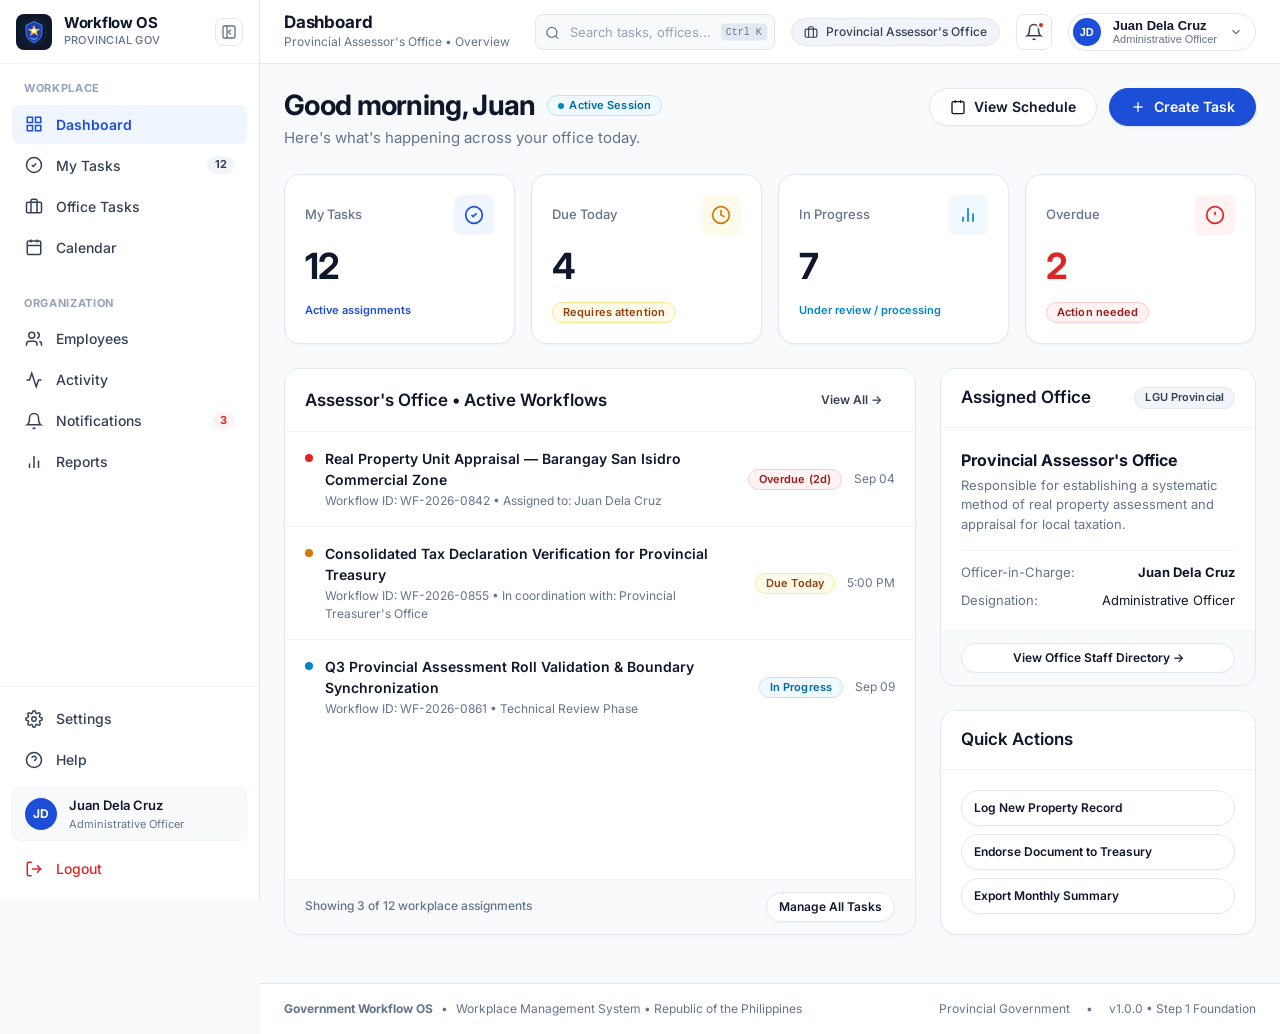
==== pages/dashboard.html @ ecb20a11 "Fix standalone browser rendering, add index.html/login.html, and add zero-dependency web server laun" ====
<!DOCTYPE html>
<html lang="en">
<head>
  <meta charset="UTF-8">
  <meta name="viewport" content="width=device-width, initial-scale=1.0">
  <title>Dashboard &bull; Government Workflow OS</title>
  
  <link rel="stylesheet" href="../assets/css/design-system.css">
  <link rel="stylesheet" href="../assets/css/layout.css">
  <link rel="stylesheet" href="../assets/css/components.css">
  <link rel="icon" type="image/svg+xml" href="../assets/images/logo.svg">
</head>
<body>

<div class="app-shell">
  <!-- Mobile Overlay Backdrop -->
  <div class="sidebar-backdrop" id="sidebar-backdrop"></div>

  <!-- Left Sidebar -->
  <aside class="app-sidebar" id="app-sidebar">
    <!-- Brand Header -->
    <div class="sidebar-header">
      <a href="dashboard.html" class="sidebar-brand" title="Government Workflow OS">
        <div class="brand-emblem">
          <img src="../assets/images/logo.svg" alt="Republic Emblem">
        </div>
        <div class="brand-info">
          <span class="brand-title">Workflow OS</span>
          <span class="brand-tagline">Provincial Gov</span>
        </div>
      </a>
      <button type="button" class="sidebar-collapse-btn" id="sidebar-collapse-btn" title="Toggle Sidebar">
        <svg width="16" height="16" viewBox="0 0 24 24" fill="none" stroke="currentColor" stroke-width="2" stroke-linecap="round" stroke-linejoin="round">
          <rect x="3" y="3" width="18" height="18" rx="2" ry="2"></rect>
          <line x1="9" y1="3" x2="9" y2="21"></line>
          <path d="m14 9-3 3 3 3"></path>
        </svg>
      </button>
    </div>

    <!-- Navigation Body -->
    <div class="sidebar-body">
      <div class="nav-group">
        <div class="nav-section-title">Workplace</div>
        <ul class="nav-list">
          <li class="nav-item">
            <a href="dashboard.html" class="nav-link active" title="Dashboard">
              <span class="nav-icon">
                <svg width="18" height="18" viewBox="0 0 24 24" fill="none" stroke="currentColor" stroke-width="2">
                  <rect x="3" y="3" width="7" height="7"></rect>
                  <rect x="14" y="3" width="7" height="7"></rect>
                  <rect x="14" y="14" width="7" height="7"></rect>
                  <rect x="3" y="14" width="7" height="7"></rect>
                </svg>
              </span>
              <span class="nav-label">Dashboard</span>
            </a>
          </li>

          <li class="nav-item">
            <a href="tasks.html" class="nav-link" title="My Tasks">
              <span class="nav-icon">
                <svg width="18" height="18" viewBox="0 0 24 24" fill="none" stroke="currentColor" stroke-width="2">
                  <path d="M12 22c5.523 0 10-4.477 10-10S17.523 2 12 2 2 6.477 2 12s4.477 10 10 10z"></path>
                  <path d="m9 12 2 2 4-4"></path>
                </svg>
              </span>
              <span class="nav-label">My Tasks</span>
              <span class="nav-pill-badge">12</span>
            </a>
          </li>

          <li class="nav-item">
            <a href="office-tasks.html" class="nav-link" title="Office Tasks">
              <span class="nav-icon">
                <svg width="18" height="18" viewBox="0 0 24 24" fill="none" stroke="currentColor" stroke-width="2">
                  <rect x="2" y="7" width="20" height="14" rx="2" ry="2"></rect>
                  <path d="M16 21V5a2 2 0 0 0-2-2h-4a2 2 0 0 0-2 2v16"></path>
                </svg>
              </span>
              <span class="nav-label">Office Tasks</span>
            </a>
          </li>

          <li class="nav-item">
            <a href="calendar.html" class="nav-link" title="Calendar">
              <span class="nav-icon">
                <svg width="18" height="18" viewBox="0 0 24 24" fill="none" stroke="currentColor" stroke-width="2">
                  <rect x="3" y="4" width="18" height="18" rx="2" ry="2"></rect>
                  <line x1="16" y1="2" x2="16" y2="6"></line>
                  <line x1="8" y1="2" x2="8" y2="6"></line>
                  <line x1="3" y1="10" x2="21" y2="10"></line>
                </svg>
              </span>
              <span class="nav-label">Calendar</span>
            </a>
          </li>
        </ul>
      </div>

      <div class="nav-group">
        <div class="nav-section-title">Organization</div>
        <ul class="nav-list">
          <li class="nav-item">
            <a href="employees.html" class="nav-link" title="Employees">
              <span class="nav-icon">
                <svg width="18" height="18" viewBox="0 0 24 24" fill="none" stroke="currentColor" stroke-width="2">
                  <path d="M16 21v-2a4 4 0 0 0-4-4H6a4 4 0 0 0-4 4v2"></path>
                  <circle cx="9" cy="7" r="4"></circle>
                  <path d="M22 21v-2a4 4 0 0 0-3-3.87"></path>
                  <path d="M16 3.13a4 4 0 0 1 0 7.75"></path>
                </svg>
              </span>
              <span class="nav-label">Employees</span>
            </a>
          </li>

          <li class="nav-item">
            <a href="activity.html" class="nav-link" title="Activity">
              <span class="nav-icon">
                <svg width="18" height="18" viewBox="0 0 24 24" fill="none" stroke="currentColor" stroke-width="2">
                  <polyline points="22 12 18 12 15 21 9 3 6 12 2 12"></polyline>
                </svg>
              </span>
              <span class="nav-label">Activity</span>
            </a>
          </li>

          <li class="nav-item">
            <a href="notifications.html" class="nav-link" title="Notifications">
              <span class="nav-icon">
                <svg width="18" height="18" viewBox="0 0 24 24" fill="none" stroke="currentColor" stroke-width="2">
                  <path d="M18 8A6 6 0 0 0 6 8c0 7-3 9-3 9h18s-3-2-3-9"></path>
                  <path d="M13.73 21a2 2 0 0 1-3.46 0"></path>
                </svg>
              </span>
              <span class="nav-label">Notifications</span>
              <span class="nav-pill-badge" style="background-color: var(--color-danger-bg); color: var(--color-danger);">3</span>
            </a>
          </li>

          <li class="nav-item">
            <a href="reports.html" class="nav-link" title="Reports">
              <span class="nav-icon">
                <svg width="18" height="18" viewBox="0 0 24 24" fill="none" stroke="currentColor" stroke-width="2">
                  <line x1="18" y1="20" x2="18" y2="10"></line>
                  <line x1="12" y1="20" x2="12" y2="4"></line>
                  <line x1="6" y1="20" x2="6" y2="14"></line>
                </svg>
              </span>
              <span class="nav-label">Reports</span>
            </a>
          </li>
        </ul>
      </div>
    </div>

    <!-- Sidebar Bottom Footer -->
    <div class="sidebar-footer">
      <ul class="nav-list">
        <li class="nav-item">
          <a href="settings.html" class="nav-link" title="Settings">
            <span class="nav-icon">
              <svg width="18" height="18" viewBox="0 0 24 24" fill="none" stroke="currentColor" stroke-width="2">
                <circle cx="12" cy="12" r="3"></circle>
                <path d="M19.4 15a1.65 1.65 0 0 0 .33 1.82l.06.06a2 2 0 0 1 0 2.83 2 2 0 0 1-2.83 0l-.06-.06a1.65 1.65 0 0 0-1.82-.33 1.65 1.65 0 0 0-1 1.51V21a2 2 0 0 1-2 2 2 2 0 0 1-2-2v-.09A1.65 1.65 0 0 0 9 19.4a1.65 1.65 0 0 0-1.82.33l-.06.06a2 2 0 0 1-2.83 0 2 2 0 0 1 0-2.83l.06-.06a1.65 1.65 0 0 0 .33-1.82 1.65 1.65 0 0 0-1.51-1H3a2 2 0 0 1-2-2 2 2 0 0 1 2-2h.09A1.65 1.65 0 0 0 4.6 9a1.65 1.65 0 0 0-.33-1.82l-.06-.06a2 2 0 0 1 0-2.83 2 2 0 0 1 2.83 0l.06.06a1.65 1.65 0 0 0 1.82.33H9a1.65 1.65 0 0 0 1-1.51V3a2 2 0 0 1 2-2 2 2 0 0 1 2 2v.09a1.65 1.65 0 0 0 1 1.51 1.65 1.65 0 0 0 1.82-.33l.06-.06a2 2 0 0 1 2.83 0 2 2 0 0 1 0 2.83l-.06.06a1.65 1.65 0 0 0-.33 1.82V9a1.65 1.65 0 0 0 1.51 1H21a2 2 0 0 1 2 2 2 2 0 0 1-2 2h-.09a1.65 1.65 0 0 0-1.51 1z"></path>
              </svg>
            </span>
            <span class="nav-label">Settings</span>
          </a>
        </li>
        <li class="nav-item">
          <a href="help.html" class="nav-link" title="Help">
            <span class="nav-icon">
              <svg width="18" height="18" viewBox="0 0 24 24" fill="none" stroke="currentColor" stroke-width="2">
                <circle cx="12" cy="12" r="10"></circle>
                <path d="M9.09 9a3 3 0 0 1 5.83 1c0 2-3 3-3 3"></path>
                <line x1="12" y1="17" x2="12.01" y2="17"></line>
              </svg>
            </span>
            <span class="nav-label">Help</span>
          </a>
        </li>
      </ul>

      <a href="settings.html" class="sidebar-user-card" title="Account Settings">
        <div class="user-avatar-initials">JD</div>
        <div class="user-meta-compact">
          <span class="user-name-compact">Juan Dela Cruz</span>
          <span class="user-role-compact">Administrative Officer</span>
        </div>
      </a>

      <a href="../login.html?logged_out=1" class="nav-link text-danger" title="Sign out" style="color: var(--color-danger);" onclick="AuthService.logout()">
        <span class="nav-icon">
          <svg width="18" height="18" viewBox="0 0 24 24" fill="none" stroke="currentColor" stroke-width="2">
            <path d="M9 21H5a2 2 0 0 1-2-2V5a2 2 0 0 1 2-2h4"></path>
            <polyline points="16 17 21 12 16 7"></polyline>
            <line x1="21" y1="12" x2="9" y2="12"></line>
          </svg>
        </span>
        <span class="nav-label">Logout</span>
      </a>
    </div>
  </aside>

  <!-- Main Content Area -->
  <div class="app-main">
    <header class="app-header">
      <div class="header-left">
        <button type="button" class="mobile-nav-toggle" id="mobile-nav-toggle" aria-label="Open Navigation">
          <svg width="20" height="20" viewBox="0 0 24 24" fill="none" stroke="currentColor" stroke-width="2">
            <line x1="3" y1="12" x2="21" y2="12"></line>
            <line x1="3" y1="6" x2="21" y2="6"></line>
            <line x1="3" y1="18" x2="21" y2="18"></line>
          </svg>
        </button>

        <div class="header-page-title-group">
          <h1 class="header-page-title">Dashboard</h1>
          <span class="header-breadcrumbs">Provincial Assessor's Office &bull; Overview</span>
        </div>
      </div>

      <div class="header-right">
        <div class="header-search-box">
          <span class="header-search-icon">
            <svg width="15" height="15" viewBox="0 0 24 24" fill="none" stroke="currentColor" stroke-width="2">
              <circle cx="11" cy="11" r="8"></circle>
              <line x1="21" y1="21" x2="16.65" y2="16.65"></line>
            </svg>
          </span>
          <input type="text" class="header-search-input" id="header-search-input" placeholder="Search tasks, offices..." autocomplete="off">
          <span class="search-shortcut-badge">Ctrl K</span>
        </div>

        <div class="header-office-pill">
          <svg width="14" height="14" viewBox="0 0 24 24" fill="none" stroke="currentColor" stroke-width="2">
            <rect x="2" y="7" width="20" height="14" rx="2" ry="2"></rect>
            <path d="M16 21V5a2 2 0 0 0-2-2h-4a2 2 0 0 0-2 2v16"></path>
          </svg>
          <span>Provincial Assessor's Office</span>
        </div>

        <!-- Notifications Dropdown -->
        <div class="dropdown">
          <button type="button" class="header-icon-btn" data-dropdown-trigger="notifications-menu" title="Notifications">
            <svg width="18" height="18" viewBox="0 0 24 24" fill="none" stroke="currentColor" stroke-width="2">
              <path d="M18 8A6 6 0 0 0 6 8c0 7-3 9-3 9h18s-3-2-3-9"></path>
              <path d="M13.73 21a2 2 0 0 1-3.46 0"></path>
            </svg>
            <span class="unread-notification-dot"></span>
          </button>

          <div class="dropdown-menu notifications-dropdown" id="notifications-menu">
            <div class="dropdown-header" style="display: flex; justify-content: space-between; align-items: center;">
              <span>NOTIFICATIONS (3)</span>
              <a href="notifications.html" style="font-size: 0.6875rem;">View all</a>
            </div>
            <div class="dropdown-divider"></div>
            
            <a href="tasks.html" class="notif-item unread">
              <div class="notif-icon">
                <svg width="14" height="14" viewBox="0 0 24 24" fill="none" stroke="currentColor" stroke-width="2">
                  <circle cx="12" cy="12" r="10"></circle>
                  <polyline points="12 6 12 12 16 14"></polyline>
                </svg>
              </div>
              <div>
                <div class="notif-text"><strong>Assessor's Q3 Real Property Tax Appraisal</strong> due today at 5:00 PM.</div>
                <div class="notif-time">20 minutes ago</div>
              </div>
            </a>

            <div class="dropdown-divider"></div>
            <a href="notifications.html" class="dropdown-item" style="justify-content: center; font-weight: 600; color: var(--color-primary);">
              Go to Notification Center &rarr;
            </a>
          </div>
        </div>

        <!-- User Profile Dropdown -->
        <div class="dropdown">
          <button type="button" class="header-user-btn" data-dropdown-trigger="user-profile-menu">
            <div class="user-avatar-sm">JD</div>
            <div class="user-meta-header" style="text-align: left;">
              <div class="user-name-header">Juan Dela Cruz</div>
              <div class="user-role-header">Administrative Officer</div>
            </div>
            <svg width="14" height="14" viewBox="0 0 24 24" fill="none" stroke="currentColor" stroke-width="2" style="color: var(--color-ink-muted);">
              <polyline points="6 9 12 15 18 9"></polyline>
            </svg>
          </button>

          <div class="dropdown-menu" id="user-profile-menu">
            <div class="dropdown-header">
              Signed in as<br>
              <strong style="color: var(--color-ink-primary);">juan.delacruz@pgov.ph</strong>
            </div>
            <div class="dropdown-divider"></div>
            
            <a href="settings.html" class="dropdown-item">
              <span>My Profile &amp; Account</span>
            </a>
            <a href="help.html" class="dropdown-item">
              <span>User Manual &amp; Help Desk</span>
            </a>
            <div class="dropdown-divider"></div>
            <a href="../login.html?logged_out=1" class="dropdown-item danger-item" onclick="AuthService.logout()">
              <span>Sign Out</span>
            </a>
          </div>
        </div>
      </div>
    </header>

    <main class="app-content">
      <!-- Greeting Hero -->
      <div style="margin-bottom: var(--space-6); display: flex; align-items: flex-start; justify-content: space-between; flex-wrap: wrap; gap: var(--space-4);">
        <div>
          <div style="display: flex; align-items: center; gap: var(--space-3); margin-bottom: var(--space-1);">
            <h2 class="typography-display" id="greeting-text">Good morning, Juan</h2>
            <span class="badge badge-info">
              <span class="badge-dot"></span> Active Session
            </span>
          </div>
          <p class="typography-subtitle" style="font-size: 0.9375rem;">
            Here's what's happening across your office today.
          </p>
        </div>

        <div style="display: flex; align-items: center; gap: var(--space-3);">
          <a href="calendar.html" class="btn btn-secondary">
            <svg width="16" height="16" viewBox="0 0 24 24" fill="none" stroke="currentColor" stroke-width="2">
              <rect x="3" y="4" width="18" height="18" rx="2" ry="2"></rect>
              <line x1="16" y1="2" x2="16" y2="6"></line>
              <line x1="8" y1="2" x2="8" y2="6"></line>
            </svg>
            <span>View Schedule</span>
          </a>
          <a href="tasks.html" class="btn btn-primary">
            <svg width="16" height="16" viewBox="0 0 24 24" fill="none" stroke="currentColor" stroke-width="2">
              <line x1="12" y1="5" x2="12" y2="19"></line>
              <line x1="5" y1="12" x2="19" y2="12"></line>
            </svg>
            <span>Create Task</span>
          </a>
        </div>
      </div>

      <!-- Four Foundational Summary Cards -->
      <div class="stat-card-grid">
        <div class="stat-card">
          <div class="stat-card-top">
            <span class="stat-card-label">My Tasks</span>
            <div class="stat-card-icon-container stat-card-icon-primary">
              <svg width="20" height="20" viewBox="0 0 24 24" fill="none" stroke="currentColor" stroke-width="2">
                <path d="M12 22c5.523 0 10-4.477 10-10S17.523 2 12 2 2 6.477 2 12s4.477 10 10 10z"></path>
                <path d="m9 12 2 2 4-4"></path>
              </svg>
            </div>
          </div>
          <div class="stat-card-value">12</div>
          <div class="stat-card-trend text-primary">
            <span>Active assignments</span>
          </div>
        </div>

        <div class="stat-card">
          <div class="stat-card-top">
            <span class="stat-card-label">Due Today</span>
            <div class="stat-card-icon-container stat-card-icon-warning">
              <svg width="20" height="20" viewBox="0 0 24 24" fill="none" stroke="currentColor" stroke-width="2">
                <circle cx="12" cy="12" r="10"></circle>
                <polyline points="12 6 12 12 16 14"></polyline>
              </svg>
            </div>
          </div>
          <div class="stat-card-value">4</div>
          <div class="stat-card-trend text-warning">
            <span class="badge badge-warning" style="font-size: 0.6875rem;">Requires attention</span>
          </div>
        </div>

        <div class="stat-card">
          <div class="stat-card-top">
            <span class="stat-card-label">In Progress</span>
            <div class="stat-card-icon-container stat-card-icon-info">
              <svg width="20" height="20" viewBox="0 0 24 24" fill="none" stroke="currentColor" stroke-width="2">
                <line x1="18" y1="20" x2="18" y2="10"></line>
                <line x1="12" y1="20" x2="12" y2="4"></line>
                <line x1="6" y1="20" x2="6" y2="14"></line>
              </svg>
            </div>
          </div>
          <div class="stat-card-value">7</div>
          <div class="stat-card-trend" style="color: var(--color-info);">
            <span>Under review / processing</span>
          </div>
        </div>

        <div class="stat-card">
          <div class="stat-card-top">
            <span class="stat-card-label">Overdue</span>
            <div class="stat-card-icon-container stat-card-icon-danger">
              <svg width="20" height="20" viewBox="0 0 24 24" fill="none" stroke="currentColor" stroke-width="2">
                <circle cx="12" cy="12" r="10"></circle>
                <line x1="12" y1="8" x2="12" y2="12"></line>
                <line x1="12" y1="16" x2="12.01" y2="16"></line>
              </svg>
            </div>
          </div>
          <div class="stat-card-value" style="color: var(--color-danger);">2</div>
          <div class="stat-card-trend text-danger">
            <span class="badge badge-danger" style="font-size: 0.6875rem;">Action needed</span>
          </div>
        </div>
      </div>

      <!-- Workplace Content Grid -->
      <div style="display: grid; grid-template-columns: 2fr 1fr; gap: var(--space-6); margin-bottom: var(--space-6);">
        <div class="card">
          <div class="card-header">
            <div class="card-header-title">
              <span>Assessor's Office &bull; Active Workflows</span>
            </div>
            <div class="card-header-actions">
              <a href="tasks.html" class="btn btn-ghost btn-sm">View All &rarr;</a>
            </div>
          </div>
          
          <div class="card-body" style="padding: 0;">
            <div style="display: flex; flex-direction: column;">
              <div style="display: flex; align-items: center; justify-content: space-between; padding: var(--space-4) var(--space-5); border-bottom: 1px solid var(--color-border-subtle); gap: var(--space-4);">
                <div style="display: flex; align-items: flex-start; gap: var(--space-3);">
                  <div style="width: 8px; height: 8px; border-radius: 50%; background-color: var(--color-danger); margin-top: 6px; flex-shrink: 0;"></div>
                  <div>
                    <div style="font-weight: 600; font-size: 0.875rem; color: var(--color-ink-primary);">
                      Real Property Unit Appraisal — Barangay San Isidro Commercial Zone
                    </div>
                    <div style="font-size: 0.75rem; color: var(--color-ink-muted); margin-top: 2px;">
                      Workflow ID: WF-2026-0842 &bull; Assigned to: Juan Dela Cruz
                    </div>
                  </div>
                </div>
                <div style="display: flex; align-items: center; gap: var(--space-3); flex-shrink: 0;">
                  <span class="badge badge-danger">Overdue (2d)</span>
                  <span style="font-size: 0.75rem; color: var(--color-ink-muted);">Sep 04</span>
                </div>
              </div>

              <div style="display: flex; align-items: center; justify-content: space-between; padding: var(--space-4) var(--space-5); border-bottom: 1px solid var(--color-border-subtle); gap: var(--space-4);">
                <div style="display: flex; align-items: flex-start; gap: var(--space-3);">
                  <div style="width: 8px; height: 8px; border-radius: 50%; background-color: var(--color-warning); margin-top: 6px; flex-shrink: 0;"></div>
                  <div>
                    <div style="font-weight: 600; font-size: 0.875rem; color: var(--color-ink-primary);">
                      Consolidated Tax Declaration Verification for Provincial Treasury
                    </div>
                    <div style="font-size: 0.75rem; color: var(--color-ink-muted); margin-top: 2px;">
                      Workflow ID: WF-2026-0855 &bull; In coordination with: Provincial Treasurer's Office
                    </div>
                  </div>
                </div>
                <div style="display: flex; align-items: center; gap: var(--space-3); flex-shrink: 0;">
                  <span class="badge badge-warning">Due Today</span>
                  <span style="font-size: 0.75rem; color: var(--color-ink-muted);">5:00 PM</span>
                </div>
              </div>

              <div style="display: flex; align-items: center; justify-content: space-between; padding: var(--space-4) var(--space-5); gap: var(--space-4);">
                <div style="display: flex; align-items: flex-start; gap: var(--space-3);">
                  <div style="width: 8px; height: 8px; border-radius: 50%; background-color: var(--color-info); margin-top: 6px; flex-shrink: 0;"></div>
                  <div>
                    <div style="font-weight: 600; font-size: 0.875rem; color: var(--color-ink-primary);">
                      Q3 Provincial Assessment Roll Validation &amp; Boundary Synchronization
                    </div>
                    <div style="font-size: 0.75rem; color: var(--color-ink-muted); margin-top: 2px;">
                      Workflow ID: WF-2026-0861 &bull; Technical Review Phase
                    </div>
                  </div>
                </div>
                <div style="display: flex; align-items: center; gap: var(--space-3); flex-shrink: 0;">
                  <span class="badge badge-info">In Progress</span>
                  <span style="font-size: 0.75rem; color: var(--color-ink-muted);">Sep 09</span>
                </div>
              </div>
            </div>
          </div>

          <div class="card-footer">
            <span class="typography-caption">Showing 3 of 12 workplace assignments</span>
            <a href="tasks.html" class="btn btn-secondary btn-sm">Manage All Tasks</a>
          </div>
        </div>

        <!-- Right Side Cards -->
        <div style="display: flex; flex-direction: column; gap: var(--space-6);">
          <div class="card">
            <div class="card-header">
              <div class="card-header-title">
                <span>Assigned Office</span>
              </div>
              <span class="badge badge-neutral">LGU Provincial</span>
            </div>
            <div class="card-body">
              <div style="font-weight: 700; font-size: 1rem; color: var(--color-ink-primary); margin-bottom: 4px;">
                Provincial Assessor's Office
              </div>
              <div style="font-size: 0.8125rem; color: var(--color-ink-muted); line-height: 1.5; margin-bottom: var(--space-4);">
                Responsible for establishing a systematic method of real property assessment and appraisal for local taxation.
              </div>
              <div style="border-top: 1px solid var(--color-border-subtle); padding-top: var(--space-3); display: flex; flex-direction: column; gap: 8px; font-size: 0.8125rem;">
                <div style="display: flex; justify-content: space-between;">
                  <span class="text-muted">Officer-in-Charge:</span>
                  <strong>Juan Dela Cruz</strong>
                </div>
                <div style="display: flex; justify-content: space-between;">
                  <span class="text-muted">Designation:</span>
                  <span>Administrative Officer</span>
                </div>
              </div>
            </div>
            <div class="card-footer">
              <a href="employees.html" class="btn btn-secondary btn-sm" style="width: 100%;">
                View Office Staff Directory &rarr;
              </a>
            </div>
          </div>

          <div class="card">
            <div class="card-header">
              <div class="card-header-title">
                <span>Quick Actions</span>
              </div>
            </div>
            <div class="card-body" style="display: flex; flex-direction: column; gap: var(--space-2);">
              <a href="tasks.html" class="btn btn-secondary btn-sm" style="justify-content: flex-start; height: 36px;">
                <span>Log New Property Record</span>
              </a>
              <a href="office-tasks.html" class="btn btn-secondary btn-sm" style="justify-content: flex-start; height: 36px;">
                <span>Endorse Document to Treasury</span>
              </a>
              <a href="reports.html" class="btn btn-secondary btn-sm" style="justify-content: flex-start; height: 36px;">
                <span>Export Monthly Summary</span>
              </a>
            </div>
          </div>
        </div>
      </div>
    </main>

    <footer class="app-footer">
      <div class="footer-left">
        <strong>Government Workflow OS</strong>
        <span>&bull;</span>
        <span>Workplace Management System &bull; Republic of the Philippines</span>
      </div>
      <div class="footer-right">
        <span>Provincial Government</span>
        <span>&bull;</span>
        <span>v1.0.0 &bull; Step 1 Foundation</span>
      </div>
    </footer>
  </div>
</div>

<script src="../assets/js/app.js"></script>
<script src="../assets/js/auth.js"></script>
<script>
  document.addEventListener('DOMContentLoaded', () => {
    // Dynamic greeting based on current time
    const hour = new Date().getHours();
    let timeGreeting = 'Good morning';
    if (hour >= 12 && hour < 18) {
      timeGreeting = 'Good afternoon';
    } else if (hour >= 18) {
      timeGreeting = 'Good evening';
    }
    const greetingEl = document.getElementById('greeting-text');
    if (greetingEl) {
      greetingEl.textContent = `${timeGreeting}, Juan`;
    }
  });
</script>

</body>
</html>
---- assets/css/design-system.css ----
/* ============================================================
   GOVERNMENT WORKFLOW OS — DESIGN SYSTEM TOKENS
   Strict hierarchy based on DESIGN.md adapted for Government Workplace
   ============================================================ */

@import url('https://fonts.googleapis.com/css2?family=Inter:wght@300;400;500;600;700&display=swap');

:root {
  /* Canvas & Surfaces */
  --color-canvas: #ffffff;
  --color-canvas-subtle: #f8fafc;
  --color-canvas-muted: #f1f5f9;
  --color-card: #ffffff;
  --color-card-hover: #fcfdfe;

  /* Borders & Dividers */
  --color-border-subtle: #f1f5f9;
  --color-border: #e2e8f0;
  --color-border-strong: #cbd5e1;

  /* Typography / Ink */
  --color-ink-primary: #0f172a;
  --color-ink-secondary: #334155;
  --color-ink-muted: #64748b;
  --color-ink-faint: #94a3b8;
  --color-on-dark: #ffffff;

  /* Primary Brand / Executive Government Blue */
  --color-primary: #1d4ed8;
  --color-primary-hover: #1e40af;
  --color-primary-active: #172554;
  --color-primary-light: #eff6ff;
  --color-primary-border: #bfdbfe;
  --color-on-primary: #ffffff;

  /* Status Colors */
  --color-success: #059669;
  --color-success-bg: #ecfdf5;
  --color-success-border: #a7f3d0;
  --color-success-text: #065f46;

  --color-warning: #d97706;
  --color-warning-bg: #fffbeb;
  --color-warning-border: #fde68a;
  --color-warning-text: #92400e;

  --color-danger: #dc2626;
  --color-danger-bg: #fef2f2;
  --color-danger-border: #fecaca;
  --color-danger-text: #991b1b;

  --color-info: #0284c7;
  --color-info-bg: #f0f9ff;
  --color-info-border: #bae6fd;
  --color-info-text: #0369a1;

  /* Typography Hierarchy */
  --font-sans: 'Inter', -apple-system, BlinkMacSystemFont, "Segoe UI", Roboto, "Helvetica Neue", Arial, sans-serif;
  --font-mono: ui-monospace, SFMono-Regular, Menlo, Monaco, Consolas, "Liberation Mono", monospace;

  --text-display: 1.75rem;    /* 28px */
  --text-heading: 1.375rem;   /* 22px */
  --text-card-title: 1.0625rem;/* 17px */
  --text-subtitle: 0.875rem;  /* 14px */
  --text-body: 0.875rem;      /* 14px */
  --text-caption: 0.75rem;    /* 12px */
  --text-btn: 0.875rem;       /* 14px */

  --font-weight-regular: 400;
  --font-weight-medium: 500;
  --font-weight-semibold: 600;
  --font-weight-bold: 700;

  /* Spacing System (4px base, 8px rhythm) */
  --space-1: 4px;
  --space-2: 8px;
  --space-3: 12px;
  --space-4: 16px;
  --space-5: 20px;
  --space-6: 24px;
  --space-8: 32px;
  --space-10: 40px;
  --space-12: 48px;
  --space-16: 64px;

  /* Geometric Radius System */
  --radius-xs: 4px;
  --radius-sm: 8px;     /* Form inputs, select dropdowns */
  --radius-md: 16px;    /* Workplace cards, modals */
  --radius-lg: 24px;    /* Large containers, page surfaces */
  --radius-full: 9999px;/* Stadium pills: buttons, badges, avatars */

  /* Elevation Shadows */
  --shadow-xs: 0 1px 2px 0 rgba(15, 23, 42, 0.03);
  --shadow-sm: 0 1px 3px 0 rgba(15, 23, 42, 0.06), 0 1px 2px -1px rgba(15, 23, 42, 0.04);
  --shadow-md: 0 4px 6px -1px rgba(15, 23, 42, 0.07), 0 2px 4px -2px rgba(15, 23, 42, 0.04);
  --shadow-lg: 0 10px 15px -3px rgba(15, 23, 42, 0.08), 0 4px 6px -4px rgba(15, 23, 42, 0.03);

  /* Focus Ring */
  --focus-ring: 0 0 0 3px rgba(29, 78, 216, 0.18);
  --focus-ring-danger: 0 0 0 3px rgba(220, 38, 38, 0.18);

  /* Layout Measurements */
  --sidebar-width: 260px;
  --sidebar-collapsed-width: 72px;
  --header-height: 64px;
  --transition-speed: 0.2s;
}

/* Base Reset & Box Sizing */
*, *::before, *::after {
  box-sizing: border-box;
  margin: 0;
  padding: 0;
}

html {
  font-size: 16px;
  -webkit-font-smoothing: antialiased;
  -moz-osx-font-smoothing: grayscale;
  text-rendering: optimizeLegibility;
}

body {
  font-family: var(--font-sans);
  background-color: var(--color-canvas-subtle);
  color: var(--color-ink-primary);
  font-size: var(--text-body);
  line-height: 1.5;
  min-height: 100vh;
}

a {
  color: var(--color-primary);
  text-decoration: none;
  transition: color var(--transition-speed) ease;
}

a:hover {
  color: var(--color-primary-hover);
}

img, svg {
  vertical-align: middle;
}

/* Typography Utility Classes */
.typography-display {
  font-size: var(--text-display);
  font-weight: var(--font-weight-bold);
  line-height: 1.25;
  letter-spacing: -0.025em;
  color: var(--color-ink-primary);
}

.typography-heading {
  font-size: var(--text-heading);
  font-weight: var(--font-weight-bold);
  line-height: 1.3;
  letter-spacing: -0.02em;
  color: var(--color-ink-primary);
}

.typography-card-title {
  font-size: var(--text-card-title);
  font-weight: var(--font-weight-semibold);
  line-height: 1.4;
  letter-spacing: -0.01em;
  color: var(--color-ink-primary);
}

.typography-subtitle {
  font-size: var(--text-subtitle);
  font-weight: var(--font-weight-regular);
  line-height: 1.5;
  color: var(--color-ink-muted);
}

.typography-body {
  font-size: var(--text-body);
  font-weight: var(--font-weight-regular);
  line-height: 1.5;
  color: var(--color-ink-secondary);
}

.typography-caption {
  font-size: var(--text-caption);
  font-weight: var(--font-weight-medium);
  line-height: 1.4;
  color: var(--color-ink-muted);
}

.text-muted {
  color: var(--color-ink-muted) !important;
}

.text-primary {
  color: var(--color-primary) !important;
}

.text-success {
  color: var(--color-success) !important;
}

.text-warning {
  color: var(--color-warning) !important;
}

.text-danger {
  color: var(--color-danger) !important;
}
---- assets/css/layout.css ----
/* ============================================================
   GOVERNMENT WORKFLOW OS — APPLICATION SHELL LAYOUT
   Responsive desktop, tablet, and mobile drawer layouts
   ============================================================ */

.app-shell {
  display: flex;
  min-height: 100vh;
  width: 100%;
  background-color: var(--color-canvas-subtle);
  position: relative;
}

/* ------------------------------------------------------------
   LEFT SIDEBAR
   ------------------------------------------------------------ */
.app-sidebar {
  width: var(--sidebar-width);
  min-width: var(--sidebar-width);
  height: 100vh;
  position: fixed;
  top: 0;
  left: 0;
  z-index: 50;
  background-color: var(--color-canvas);
  border-right: 1px solid var(--color-border);
  display: flex;
  flex-direction: column;
  transition: width var(--transition-speed) cubic-bezier(0.4, 0, 0.2, 1),
              transform var(--transition-speed) cubic-bezier(0.4, 0, 0.2, 1);
  overflow-x: hidden;
  overflow-y: auto;
}

/* Sidebar Brand Header */
.sidebar-header {
  height: var(--header-height);
  min-height: var(--header-height);
  padding: 0 var(--space-4);
  display: flex;
  align-items: center;
  justify-content: space-between;
  border-bottom: 1px solid var(--color-border-subtle);
  background-color: var(--color-canvas);
  position: sticky;
  top: 0;
  z-index: 2;
}

.sidebar-brand {
  display: flex;
  align-items: center;
  gap: var(--space-3);
  text-decoration: none;
  overflow: hidden;
  white-space: nowrap;
}

.brand-emblem {
  width: 36px;
  height: 36px;
  min-width: 36px;
  border-radius: var(--radius-sm);
  display: flex;
  align-items: center;
  justify-content: center;
  background-color: #0f172a;
}

.brand-emblem img {
  width: 32px;
  height: 32px;
}

.brand-info {
  display: flex;
  flex-direction: column;
  transition: opacity var(--transition-speed) ease;
}

.brand-title {
  font-size: 0.9375rem;
  font-weight: var(--font-weight-bold);
  color: var(--color-ink-primary);
  line-height: 1.2;
  letter-spacing: -0.02em;
}

.brand-tagline {
  font-size: 0.6875rem;
  font-weight: var(--font-weight-medium);
  color: var(--color-ink-muted);
  letter-spacing: 0.02em;
  text-transform: uppercase;
}

.sidebar-collapse-btn {
  background: none;
  border: 1px solid var(--color-border);
  border-radius: var(--radius-sm);
  width: 28px;
  height: 28px;
  display: flex;
  align-items: center;
  justify-content: center;
  color: var(--color-ink-muted);
  cursor: pointer;
  transition: background-color var(--transition-speed) ease,
              color var(--transition-speed) ease;
}

.sidebar-collapse-btn:hover {
  background-color: var(--color-canvas-muted);
  color: var(--color-ink-primary);
}

/* Sidebar Navigation Body */
.sidebar-body {
  flex: 1;
  padding: var(--space-3) var(--space-3);
  display: flex;
  flex-direction: column;
  gap: var(--space-6);
  overflow-y: auto;
}

.nav-section-title {
  font-size: 0.6875rem;
  font-weight: var(--font-weight-bold);
  text-transform: uppercase;
  letter-spacing: 0.06em;
  color: var(--color-ink-faint);
  padding: var(--space-1) var(--space-3);
  margin-bottom: var(--space-1);
  white-space: nowrap;
}

.nav-list {
  list-style: none;
  display: flex;
  flex-direction: column;
  gap: 2px;
}

.nav-item {
  position: relative;
}

.nav-link {
  display: flex;
  align-items: center;
  gap: var(--space-3);
  padding: 9px var(--space-3);
  border-radius: var(--radius-sm);
  color: var(--color-ink-secondary);
  font-size: var(--text-body);
  font-weight: var(--font-weight-medium);
  text-decoration: none;
  transition: background-color var(--transition-speed) ease,
              color var(--transition-speed) ease;
  white-space: nowrap;
}

.nav-link:hover {
  background-color: var(--color-canvas-muted);
  color: var(--color-ink-primary);
}

.nav-link.active {
  background-color: var(--color-primary-light);
  color: var(--color-primary);
  font-weight: var(--font-weight-semibold);
}

.nav-icon {
  width: 20px;
  height: 20px;
  min-width: 20px;
  display: flex;
  align-items: center;
  justify-content: center;
  color: inherit;
}

.nav-label {
  flex: 1;
  overflow: hidden;
  text-overflow: ellipsis;
  white-space: nowrap;
}

.nav-pill-badge {
  font-size: 0.6875rem;
  font-weight: var(--font-weight-bold);
  padding: 2px 8px;
  border-radius: var(--radius-full);
  background-color: var(--color-canvas-muted);
  color: var(--color-ink-secondary);
  line-height: 1.2;
}

.nav-link.active .nav-pill-badge {
  background-color: var(--color-primary);
  color: #ffffff;
}

/* Sidebar Footer / User Section */
.sidebar-footer {
  padding: var(--space-3);
  border-top: 1px solid var(--color-border-subtle);
  display: flex;
  flex-direction: column;
  gap: var(--space-2);
  background-color: var(--color-canvas);
}

.sidebar-user-card {
  display: flex;
  align-items: center;
  gap: var(--space-3);
  padding: var(--space-2) var(--space-3);
  border-radius: var(--radius-sm);
  background-color: var(--color-canvas-subtle);
  border: 1px solid var(--color-border-subtle);
  text-decoration: none;
  overflow: hidden;
}

.user-avatar-initials {
  width: 32px;
  height: 32px;
  min-width: 32px;
  border-radius: var(--radius-full);
  background-color: var(--color-primary);
  color: #ffffff;
  display: flex;
  align-items: center;
  justify-content: center;
  font-size: 0.75rem;
  font-weight: var(--font-weight-bold);
  letter-spacing: -0.02em;
}

.user-meta-compact {
  display: flex;
  flex-direction: column;
  overflow: hidden;
}

.user-name-compact {
  font-size: 0.8125rem;
  font-weight: var(--font-weight-semibold);
  color: var(--color-ink-primary);
  white-space: nowrap;
  overflow: hidden;
  text-overflow: ellipsis;
}

.user-role-compact {
  font-size: 0.6875rem;
  color: var(--color-ink-muted);
  white-space: nowrap;
  overflow: hidden;
  text-overflow: ellipsis;
}

/* Collapsed Sidebar Mode */
.app-sidebar.collapsed {
  width: var(--sidebar-collapsed-width);
  min-width: var(--sidebar-collapsed-width);
}

.app-sidebar.collapsed .brand-info,
.app-sidebar.collapsed .nav-label,
.app-sidebar.collapsed .nav-pill-badge,
.app-sidebar.collapsed .nav-section-title,
.app-sidebar.collapsed .user-meta-compact {
  display: none !important;
}

.app-sidebar.collapsed .sidebar-header {
  justify-content: center;
  padding: 0 var(--space-2);
}

.app-sidebar.collapsed .sidebar-collapse-btn {
  display: none;
}

.app-sidebar.collapsed .nav-link {
  justify-content: center;
  padding: 10px 0;
}

.app-sidebar.collapsed .sidebar-user-card {
  justify-content: center;
  padding: var(--space-2) 0;
}

/* ------------------------------------------------------------
   MAIN APP AREA & HEADER
   ------------------------------------------------------------ */
.app-main {
  flex: 1;
  margin-left: var(--sidebar-width);
  display: flex;
  flex-direction: column;
  min-height: 100vh;
  transition: margin-left var(--transition-speed) cubic-bezier(0.4, 0, 0.2, 1);
  width: calc(100% - var(--sidebar-width));
}

.app-sidebar.collapsed ~ .app-main {
  margin-left: var(--sidebar-collapsed-width);
  width: calc(100% - var(--sidebar-collapsed-width));
}

/* App Header */
.app-header {
  height: var(--header-height);
  background-color: var(--color-canvas);
  border-bottom: 1px solid var(--color-border);
  padding: 0 var(--space-6);
  display: flex;
  align-items: center;
  justify-content: space-between;
  position: sticky;
  top: 0;
  z-index: 30;
}

.header-left {
  display: flex;
  align-items: center;
  gap: var(--space-4);
}

.mobile-nav-toggle {
  display: none;
  background: none;
  border: 1px solid var(--color-border);
  border-radius: var(--radius-sm);
  width: 36px;
  height: 36px;
  align-items: center;
  justify-content: center;
  color: var(--color-ink-primary);
  cursor: pointer;
}

.header-page-title-group {
  display: flex;
  flex-direction: column;
}

.header-page-title {
  font-size: var(--text-card-title);
  font-weight: var(--font-weight-bold);
  color: var(--color-ink-primary);
  letter-spacing: -0.01em;
  line-height: 1.2;
}

.header-breadcrumbs {
  font-size: 0.75rem;
  color: var(--color-ink-muted);
}

.header-right {
  display: flex;
  align-items: center;
  gap: var(--space-4);
}

/* Header Search */
.header-search-box {
  position: relative;
  width: 240px;
}

.header-search-icon {
  position: absolute;
  left: 10px;
  top: 50%;
  transform: translateY(-50%);
  color: var(--color-ink-muted);
  pointer-events: none;
}

.header-search-input {
  width: 100%;
  height: 36px;
  padding: 0 32px 0 34px;
  background-color: var(--color-canvas-subtle);
  border: 1px solid var(--color-border);
  border-radius: var(--radius-sm);
  font-family: var(--font-sans);
  font-size: 0.8125rem;
  color: var(--color-ink-primary);
  transition: border-color var(--transition-speed) ease,
              background-color var(--transition-speed) ease,
              box-shadow var(--transition-speed) ease;
}

.header-search-input:focus {
  outline: none;
  background-color: #ffffff;
  border-color: var(--color-primary);
  box-shadow: var(--focus-ring);
}

.header-search-input::placeholder {
  color: var(--color-ink-faint);
}

.search-shortcut-badge {
  position: absolute;
  right: 8px;
  top: 50%;
  transform: translateY(-50%);
  font-size: 0.625rem;
  font-family: var(--font-mono);
  background-color: var(--color-border);
  color: var(--color-ink-muted);
  padding: 1px 5px;
  border-radius: 4px;
  pointer-events: none;
}

/* Notification Button */
.header-icon-btn {
  position: relative;
  width: 36px;
  height: 36px;
  border-radius: var(--radius-sm);
  border: 1px solid var(--color-border);
  background-color: var(--color-canvas);
  color: var(--color-ink-secondary);
  display: flex;
  align-items: center;
  justify-content: center;
  cursor: pointer;
  transition: background-color var(--transition-speed) ease,
              color var(--transition-speed) ease;
}

.header-icon-btn:hover {
  background-color: var(--color-canvas-muted);
  color: var(--color-ink-primary);
}

.unread-notification-dot {
  position: absolute;
  top: 6px;
  right: 6px;
  width: 8px;
  height: 8px;
  background-color: var(--color-danger);
  border-radius: var(--radius-full);
  border: 2px solid #ffffff;
}

/* Office Pill in Header */
.header-office-pill {
  display: inline-flex;
  align-items: center;
  gap: var(--space-2);
  padding: 4px 12px;
  border-radius: var(--radius-full);
  background-color: var(--color-canvas-muted);
  border: 1px solid var(--color-border);
  font-size: 0.75rem;
  font-weight: var(--font-weight-medium);
  color: var(--color-ink-secondary);
  white-space: nowrap;
}

/* User Menu Trigger Button */
.header-user-btn {
  display: flex;
  align-items: center;
  gap: var(--space-3);
  padding: 4px var(--space-3) 4px 4px;
  border: 1px solid var(--color-border);
  border-radius: var(--radius-full);
  background-color: var(--color-canvas);
  cursor: pointer;
  transition: background-color var(--transition-speed) ease;
}

.header-user-btn:hover {
  background-color: var(--color-canvas-muted);
}

.user-avatar-sm {
  width: 28px;
  height: 28px;
  border-radius: var(--radius-full);
  background-color: var(--color-primary);
  color: #ffffff;
  display: flex;
  align-items: center;
  justify-content: center;
  font-size: 0.6875rem;
  font-weight: var(--font-weight-bold);
}

.user-name-header {
  font-size: 0.8125rem;
  font-weight: var(--font-weight-semibold);
  color: var(--color-ink-primary);
  line-height: 1.2;
}

.user-role-header {
  font-size: 0.6875rem;
  color: var(--color-ink-muted);
}

/* ------------------------------------------------------------
   PAGE CONTAINER & BODY
   ------------------------------------------------------------ */
.app-content {
  flex: 1;
  padding: var(--space-6);
  max-width: 1440px;
  width: 100%;
  margin: 0 auto;
}

/* ------------------------------------------------------------
   FOOTER
   ------------------------------------------------------------ */
.app-footer {
  padding: var(--space-4) var(--space-6);
  background-color: var(--color-canvas);
  border-top: 1px solid var(--color-border);
  display: flex;
  align-items: center;
  justify-content: space-between;
  font-size: 0.75rem;
  color: var(--color-ink-muted);
  flex-wrap: wrap;
  gap: var(--space-2);
}

.footer-left {
  display: flex;
  align-items: center;
  gap: var(--space-2);
}

.footer-right {
  display: flex;
  align-items: center;
  gap: var(--space-4);
}

/* ------------------------------------------------------------
   BACKDROP & RESPONSIVE DRAWER OVERLAYS
   ------------------------------------------------------------ */
.sidebar-backdrop {
  display: none;
  position: fixed;
  top: 0;
  left: 0;
  width: 100vw;
  height: 100vh;
  background-color: rgba(15, 23, 42, 0.4);
  backdrop-filter: blur(2px);
  z-index: 45;
  opacity: 0;
  transition: opacity var(--transition-speed) ease;
  pointer-events: none;
}

.sidebar-backdrop.active {
  display: block;
  opacity: 1;
  pointer-events: auto;
}

/* Tablet Transition (768px - 1024px) */
@media (max-width: 1024px) {
  .header-search-box {
    width: 180px;
  }
  .header-office-pill {
    display: none;
  }
  .app-content {
    padding: var(--space-4);
  }
}

/* Mobile Drawer Transition (< 768px) */
@media (max-width: 768px) {
  .app-sidebar {
    transform: translateX(-100%);
    width: 280px;
    box-shadow: var(--shadow-lg);
  }

  .app-sidebar.mobile-open {
    transform: translateX(0);
  }

  .app-main {
    margin-left: 0 !important;
    width: 100% !important;
  }

  .mobile-nav-toggle {
    display: flex;
  }

  .header-search-box {
    display: none;
  }

  .user-meta-header {
    display: none;
  }

  .app-header {
    padding: 0 var(--space-4);
  }

  .app-content {
    padding: var(--space-4);
  }

  .app-footer {
    flex-direction: column;
    align-items: flex-start;
  }
}
---- assets/css/components.css ----
/* ============================================================
   GOVERNMENT WORKFLOW OS — COMPONENT STYLES
   Pill buttons, badges, 16px cards, 8px inputs, modals, empty states
   ============================================================ */

/* ------------------------------------------------------------
   BUTTONS (Pill-shaped as defined in DESIGN.md)
   ------------------------------------------------------------ */
.btn {
  display: inline-flex;
  align-items: center;
  justify-content: center;
  gap: var(--space-2);
  height: 38px;
  padding: 0 var(--space-5);
  border-radius: var(--radius-full);
  font-family: var(--font-sans);
  font-size: var(--text-btn);
  font-weight: var(--font-weight-semibold);
  line-height: 1;
  text-decoration: none;
  cursor: pointer;
  border: 1px solid transparent;
  transition: background-color var(--transition-speed) ease,
              border-color var(--transition-speed) ease,
              color var(--transition-speed) ease,
              box-shadow var(--transition-speed) ease,
              transform 0.1s ease;
  white-space: nowrap;
  user-select: none;
}

.btn:active {
  transform: translateY(1px);
}

.btn-primary {
  background-color: var(--color-primary);
  color: var(--color-on-primary);
  border-color: var(--color-primary);
  box-shadow: 0 1px 2px rgba(29, 78, 216, 0.15);
}

.btn-primary:hover {
  background-color: var(--color-primary-hover);
  border-color: var(--color-primary-hover);
  color: #ffffff;
}

.btn-primary:focus-visible {
  outline: none;
  box-shadow: var(--focus-ring);
}

.btn-secondary {
  background-color: var(--color-canvas);
  color: var(--color-ink-primary);
  border-color: var(--color-border);
  box-shadow: var(--shadow-xs);
}

.btn-secondary:hover {
  background-color: var(--color-canvas-subtle);
  border-color: var(--color-border-strong);
  color: var(--color-ink-primary);
}

.btn-secondary:focus-visible {
  outline: none;
  box-shadow: var(--focus-ring);
}

.btn-ghost {
  background-color: transparent;
  color: var(--color-ink-secondary);
  border-color: transparent;
}

.btn-ghost:hover {
  background-color: var(--color-canvas-muted);
  color: var(--color-ink-primary);
}

.btn-danger {
  background-color: var(--color-danger);
  color: #ffffff;
  border-color: var(--color-danger);
}

.btn-danger:hover {
  background-color: #b91c1c;
  border-color: #b91c1c;
  color: #ffffff;
}

.btn-danger:focus-visible {
  outline: none;
  box-shadow: var(--focus-ring-danger);
}

.btn-sm {
  height: 30px;
  padding: 0 var(--space-3);
  font-size: 0.75rem;
  gap: var(--space-1);
}

.btn-lg {
  height: 44px;
  padding: 0 var(--space-6);
  font-size: 0.9375rem;
}

.btn-icon-only {
  width: 38px;
  padding: 0;
}

.btn-icon-only.btn-sm {
  width: 30px;
}

/* ------------------------------------------------------------
   BADGES & PILLS (Pill-shaped)
   ------------------------------------------------------------ */
.badge {
  display: inline-flex;
  align-items: center;
  gap: 5px;
  padding: 3px 10px;
  border-radius: var(--radius-full);
  font-size: 0.6875rem;
  font-weight: var(--font-weight-semibold);
  letter-spacing: 0.01em;
  line-height: 1.2;
  white-space: nowrap;
}

.badge-dot {
  width: 6px;
  height: 6px;
  border-radius: var(--radius-full);
}

.badge-info {
  background-color: var(--color-info-bg);
  color: var(--color-info-text);
  border: 1px solid var(--color-info-border);
}
.badge-info .badge-dot {
  background-color: var(--color-info);
}

.badge-success {
  background-color: var(--color-success-bg);
  color: var(--color-success-text);
  border: 1px solid var(--color-success-border);
}
.badge-success .badge-dot {
  background-color: var(--color-success);
}

.badge-warning {
  background-color: var(--color-warning-bg);
  color: var(--color-warning-text);
  border: 1px solid var(--color-warning-border);
}
.badge-warning .badge-dot {
  background-color: var(--color-warning);
}

.badge-danger {
  background-color: var(--color-danger-bg);
  color: var(--color-danger-text);
  border: 1px solid var(--color-danger-border);
}
.badge-danger .badge-dot {
  background-color: var(--color-danger);
}

.badge-neutral {
  background-color: var(--color-canvas-muted);
  color: var(--color-ink-secondary);
  border: 1px solid var(--color-border);
}
.badge-neutral .badge-dot {
  background-color: var(--color-ink-muted);
}

/* ------------------------------------------------------------
   WORKPLACE INFORMATION CARDS (16px radius)
   ------------------------------------------------------------ */
.card {
  background-color: var(--color-card);
  border: 1px solid var(--color-border);
  border-radius: var(--radius-md);
  box-shadow: var(--shadow-xs);
  display: flex;
  flex-direction: column;
  overflow: hidden;
  transition: border-color var(--transition-speed) ease,
              box-shadow var(--transition-speed) ease;
}

.card:hover {
  box-shadow: var(--shadow-sm);
}

.card-header {
  padding: var(--space-4) var(--space-5);
  border-bottom: 1px solid var(--color-border-subtle);
  display: flex;
  align-items: center;
  justify-content: space-between;
  background-color: var(--color-card);
}

.card-header-title {
  font-size: var(--text-card-title);
  font-weight: var(--font-weight-semibold);
  color: var(--color-ink-primary);
  display: flex;
  align-items: center;
  gap: var(--space-2);
}

.card-header-actions {
  display: flex;
  align-items: center;
  gap: var(--space-2);
}

.card-body {
  padding: var(--space-5);
  flex: 1;
}

.card-footer {
  padding: var(--space-3) var(--space-5);
  border-top: 1px solid var(--color-border-subtle);
  background-color: var(--color-canvas-subtle);
  display: flex;
  align-items: center;
  justify-content: space-between;
}

/* ------------------------------------------------------------
   STAT SUMMARY CARDS (Dashboard 4 metrics)
   ------------------------------------------------------------ */
.stat-card-grid {
  display: grid;
  grid-template-columns: repeat(4, 1fr);
  gap: var(--space-4);
  margin-bottom: var(--space-6);
}

.stat-card {
  background-color: var(--color-card);
  border: 1px solid var(--color-border);
  border-radius: var(--radius-md);
  padding: var(--space-5);
  box-shadow: var(--shadow-xs);
  display: flex;
  flex-direction: column;
  position: relative;
  transition: transform var(--transition-speed) ease,
              border-color var(--transition-speed) ease,
              box-shadow var(--transition-speed) ease;
}

.stat-card:hover {
  transform: translateY(-2px);
  border-color: var(--color-border-strong);
  box-shadow: var(--shadow-md);
}

.stat-card-top {
  display: flex;
  align-items: center;
  justify-content: space-between;
  margin-bottom: var(--space-3);
}

.stat-card-icon-container {
  width: 40px;
  height: 40px;
  border-radius: var(--radius-sm);
  display: flex;
  align-items: center;
  justify-content: center;
}

.stat-card-icon-primary {
  background-color: var(--color-primary-light);
  color: var(--color-primary);
}

.stat-card-icon-warning {
  background-color: var(--color-warning-bg);
  color: var(--color-warning);
}

.stat-card-icon-info {
  background-color: var(--color-info-bg);
  color: var(--color-info);
}

.stat-card-icon-danger {
  background-color: var(--color-danger-bg);
  color: var(--color-danger);
}

.stat-card-value {
  font-size: 2.25rem;
  font-weight: var(--font-weight-bold);
  line-height: 1.1;
  color: var(--color-ink-primary);
  letter-spacing: -0.03em;
  margin-bottom: var(--space-1);
}

.stat-card-label {
  font-size: 0.8125rem;
  font-weight: var(--font-weight-medium);
  color: var(--color-ink-muted);
}

.stat-card-trend {
  font-size: 0.6875rem;
  font-weight: var(--font-weight-semibold);
  margin-top: var(--space-3);
  display: flex;
  align-items: center;
  gap: 4px;
}

/* ------------------------------------------------------------
   FORM INPUTS & SELECTS (8px radius)
   ------------------------------------------------------------ */
.form-group {
  margin-bottom: var(--space-4);
  display: flex;
  flex-direction: column;
}

.form-label {
  display: flex;
  align-items: center;
  justify-content: space-between;
  font-size: 0.8125rem;
  font-weight: var(--font-weight-semibold);
  color: var(--color-ink-primary);
  margin-bottom: var(--space-2);
}

.form-control,
.form-select {
  width: 100%;
  height: 40px;
  padding: 0 var(--space-3);
  background-color: var(--color-canvas);
  border: 1px solid var(--color-border);
  border-radius: var(--radius-sm);
  font-family: var(--font-sans);
  font-size: 0.875rem;
  color: var(--color-ink-primary);
  transition: border-color var(--transition-speed) ease,
              box-shadow var(--transition-speed) ease;
}

.form-control:focus,
.form-select:focus {
  outline: none;
  border-color: var(--color-primary);
  box-shadow: var(--focus-ring);
}

.form-control::placeholder {
  color: var(--color-ink-faint);
}

.form-control.is-invalid {
  border-color: var(--color-danger);
}

.form-control.is-invalid:focus {
  box-shadow: var(--focus-ring-danger);
}

.form-select {
  appearance: none;
  background-image: url("data:image/svg+xml,%3Csvg xmlns='http://www.w3.org/2000/svg' width='16' height='16' viewBox='0 0 24 24' fill='none' stroke='%2364748b' stroke-width='2' stroke-linecap='round' stroke-linejoin='round'%3E%3Cpolyline points='6 9 12 15 18 9'%3E%3C/polyline%3E%3C/svg%3E");
  background-repeat: no-repeat;
  background-position: right 12px center;
  background-size: 16px;
  padding-right: 36px;
  cursor: pointer;
}

.input-with-icon {
  position: relative;
}

.input-with-icon .input-icon-left {
  position: absolute;
  left: 12px;
  top: 50%;
  transform: translateY(-50%);
  color: var(--color-ink-muted);
  pointer-events: none;
}

.input-with-icon .form-control {
  padding-left: 38px;
}

.input-with-icon .input-action-right {
  position: absolute;
  right: 12px;
  top: 50%;
  transform: translateY(-50%);
  background: none;
  border: none;
  color: var(--color-ink-muted);
  cursor: pointer;
  padding: 0;
  display: flex;
  align-items: center;
  justify-content: center;
}

.form-helper {
  font-size: 0.75rem;
  color: var(--color-ink-muted);
  margin-top: var(--space-1);
}

.form-error {
  font-size: 0.75rem;
  color: var(--color-danger);
  margin-top: var(--space-1);
}

/* ------------------------------------------------------------
   EMPTY STATE COMPONENT (Standardized for Placeholder Pages)
   ------------------------------------------------------------ */
.empty-state {
  display: flex;
  flex-direction: column;
  align-items: center;
  justify-content: center;
  text-align: center;
  padding: var(--space-12) var(--space-6);
  background-color: var(--color-card);
  border: 1px dashed var(--color-border-strong);
  border-radius: var(--radius-md);
  margin: var(--space-4) 0;
}

.empty-state-icon {
  width: 64px;
  height: 64px;
  border-radius: var(--radius-md);
  background-color: var(--color-canvas-muted);
  color: var(--color-primary);
  display: flex;
  align-items: center;
  justify-content: center;
  margin-bottom: var(--space-4);
}

.empty-state-title {
  font-size: 1.125rem;
  font-weight: var(--font-weight-bold);
  color: var(--color-ink-primary);
  margin-bottom: var(--space-2);
}

.empty-state-desc {
  max-width: 440px;
  font-size: 0.875rem;
  color: var(--color-ink-muted);
  margin-bottom: var(--space-6);
  line-height: 1.5;
}

/* ------------------------------------------------------------
   DROPDOWN MENUS (16px radius)
   ------------------------------------------------------------ */
.dropdown {
  position: relative;
}

.dropdown-menu {
  position: absolute;
  top: calc(100% + 8px);
  right: 0;
  min-width: 220px;
  background-color: var(--color-card);
  border: 1px solid var(--color-border);
  border-radius: var(--radius-md);
  box-shadow: var(--shadow-lg);
  padding: var(--space-2);
  z-index: 60;
  display: none;
  animation: dropdownFadeIn 0.15s ease;
}

.dropdown-menu.active {
  display: block;
}

@keyframes dropdownFadeIn {
  from {
    opacity: 0;
    transform: translateY(-4px);
  }
  to {
    opacity: 1;
    transform: translateY(0);
  }
}

.dropdown-item {
  display: flex;
  align-items: center;
  gap: var(--space-3);
  padding: 8px var(--space-3);
  border-radius: var(--radius-sm);
  font-size: 0.8125rem;
  font-weight: var(--font-weight-medium);
  color: var(--color-ink-secondary);
  text-decoration: none;
  cursor: pointer;
  border: none;
  background: none;
  width: 100%;
  text-align: left;
  transition: background-color var(--transition-speed) ease,
              color var(--transition-speed) ease;
}

.dropdown-item:hover {
  background-color: var(--color-canvas-muted);
  color: var(--color-ink-primary);
}

.dropdown-item.danger-item:hover {
  background-color: var(--color-danger-bg);
  color: var(--color-danger);
}

.dropdown-divider {
  height: 1px;
  background-color: var(--color-border-subtle);
  margin: var(--space-1) 0;
}

.dropdown-header {
  padding: var(--space-2) var(--space-3);
  font-size: 0.6875rem;
  font-weight: var(--font-weight-bold);
  text-transform: uppercase;
  color: var(--color-ink-faint);
  letter-spacing: 0.05em;
}

/* ------------------------------------------------------------
   NOTIFICATIONS PREVIEW DROPDOWN
   ------------------------------------------------------------ */
.notifications-dropdown {
  width: 320px;
}

.notif-item {
  display: flex;
  gap: var(--space-3);
  padding: 10px var(--space-3);
  border-radius: var(--radius-sm);
  text-decoration: none;
  color: inherit;
  transition: background-color var(--transition-speed) ease;
}

.notif-item:hover {
  background-color: var(--color-canvas-muted);
}

.notif-item.unread {
  background-color: var(--color-primary-light);
}

.notif-icon {
  width: 28px;
  height: 28px;
  border-radius: var(--radius-full);
  background-color: var(--color-canvas);
  border: 1px solid var(--color-border);
  display: flex;
  align-items: center;
  justify-content: center;
  color: var(--color-primary);
  flex-shrink: 0;
}

.notif-text {
  font-size: 0.75rem;
  color: var(--color-ink-primary);
  line-height: 1.4;
}

.notif-time {
  font-size: 0.6875rem;
  color: var(--color-ink-muted);
  margin-top: 2px;
}

/* ------------------------------------------------------------
   ALERTS / BANNERS
   ------------------------------------------------------------ */
.alert {
  padding: var(--space-3) var(--space-4);
  border-radius: var(--radius-sm);
  display: flex;
  align-items: center;
  gap: var(--space-3);
  font-size: 0.8125rem;
  margin-bottom: var(--space-4);
}

.alert-success {
  background-color: var(--color-success-bg);
  border: 1px solid var(--color-success-border);
  color: var(--color-success-text);
}

.alert-warning {
  background-color: var(--color-warning-bg);
  border: 1px solid var(--color-warning-border);
  color: var(--color-warning-text);
}

.alert-danger {
  background-color: var(--color-danger-bg);
  border: 1px solid var(--color-danger-border);
  color: var(--color-danger-text);
}

.alert-info {
  background-color: var(--color-info-bg);
  border: 1px solid var(--color-info-border);
  color: var(--color-info-text);
}

/* ------------------------------------------------------------
   MODALS (24px radius)
   ------------------------------------------------------------ */
.modal-backdrop {
  position: fixed;
  top: 0;
  left: 0;
  width: 100vw;
  height: 100vh;
  background-color: rgba(15, 23, 42, 0.5);
  backdrop-filter: blur(4px);
  z-index: 100;
  display: none;
  align-items: center;
  justify-content: center;
  padding: var(--space-4);
}

.modal-backdrop.active {
  display: flex;
}

.modal-dialog {
  background-color: var(--color-card);
  border-radius: var(--radius-lg);
  border: 1px solid var(--color-border);
  box-shadow: var(--shadow-lg);
  width: 100%;
  max-width: 520px;
  overflow: hidden;
  animation: modalPop 0.2s cubic-bezier(0.16, 1, 0.3, 1);
}

@keyframes modalPop {
  from {
    opacity: 0;
    transform: scale(0.96);
  }
  to {
    opacity: 1;
    transform: scale(1);
  }
}

.modal-header {
  padding: var(--space-5) var(--space-6);
  border-bottom: 1px solid var(--color-border-subtle);
  display: flex;
  align-items: center;
  justify-content: space-between;
}

.modal-title {
  font-size: 1.125rem;
  font-weight: var(--font-weight-bold);
  color: var(--color-ink-primary);
}

.modal-close {
  background: none;
  border: none;
  color: var(--color-ink-muted);
  cursor: pointer;
  padding: 4px;
  border-radius: var(--radius-xs);
}

.modal-close:hover {
  color: var(--color-ink-primary);
}

.modal-body {
  padding: var(--space-6);
}

.modal-footer {
  padding: var(--space-4) var(--space-6);
  border-top: 1px solid var(--color-border-subtle);
  background-color: var(--color-canvas-subtle);
  display: flex;
  justify-content: flex-end;
  gap: var(--space-3);
}

/* ------------------------------------------------------------
   RESPONSIVE ADAPTATIONS
   ------------------------------------------------------------ */
@media (max-width: 1024px) {
  .stat-card-grid {
    grid-template-columns: repeat(2, 1fr);
  }
}

@media (max-width: 640px) {
  .stat-card-grid {
    grid-template-columns: 1fr;
  }
  .card-header {
    flex-direction: column;
    align-items: flex-start;
    gap: var(--space-2);
  }
}
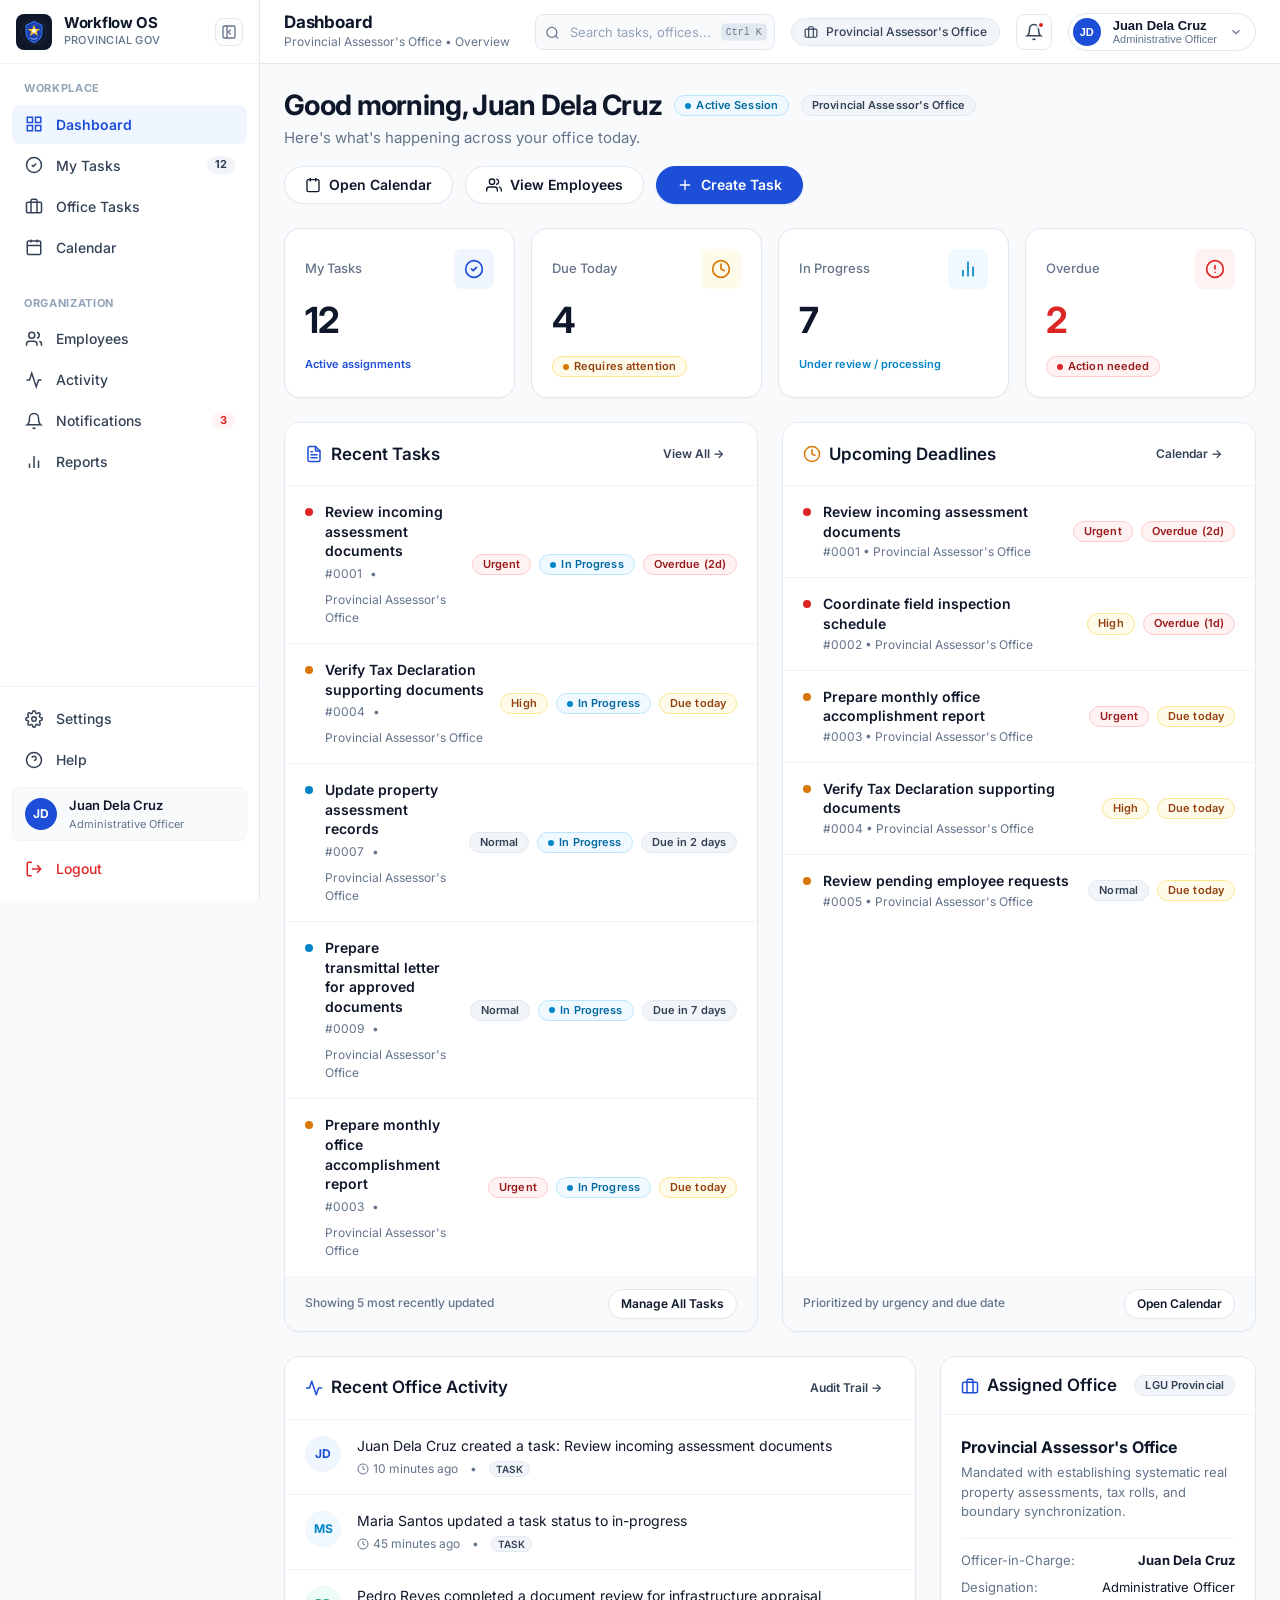
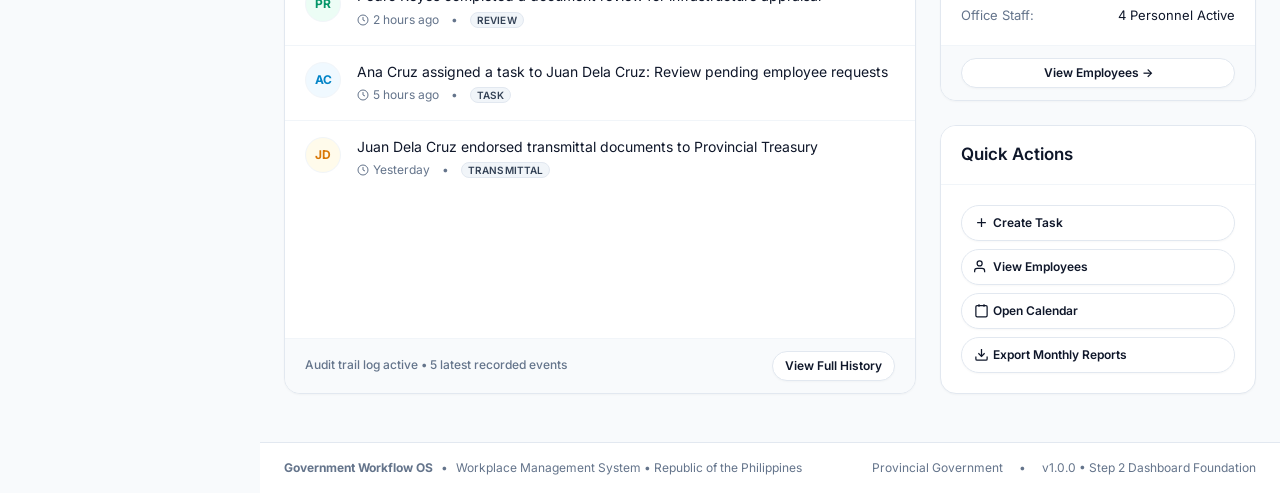
==== commit 7a129de3: "feat: implement Step 2 dashboard foundation with MySQL queries and reusable components" ====
--- a/pages/dashboard.html
+++ b/pages/dashboard.html
@@ -315,31 +315,44 @@
     </header>
 
     <main class="app-content">
-      <!-- Greeting Hero -->
+      <!-- Welcome Greeting Hero -->
       <div style="margin-bottom: var(--space-6); display: flex; align-items: flex-start; justify-content: space-between; flex-wrap: wrap; gap: var(--space-4);">
         <div>
-          <div style="display: flex; align-items: center; gap: var(--space-3); margin-bottom: var(--space-1);">
-            <h2 class="typography-display" id="greeting-text">Good morning, Juan</h2>
+          <div style="display: flex; align-items: center; gap: var(--space-3); margin-bottom: var(--space-1); flex-wrap: wrap;">
+            <h2 class="typography-display" id="greeting-text" style="color: var(--color-ink-primary);">Good morning, Juan Dela Cruz</h2>
             <span class="badge badge-info">
               <span class="badge-dot"></span> Active Session
             </span>
+            <span class="badge badge-neutral">
+              Provincial Assessor's Office
+            </span>
           </div>
           <p class="typography-subtitle" style="font-size: 0.9375rem;">
             Here's what's happening across your office today.
           </p>
         </div>
 
-        <div style="display: flex; align-items: center; gap: var(--space-3);">
+        <!-- Primary Workplace Quick Actions -->
+        <div style="display: flex; align-items: center; gap: var(--space-3); flex-wrap: wrap;">
           <a href="calendar.html" class="btn btn-secondary">
-            <svg width="16" height="16" viewBox="0 0 24 24" fill="none" stroke="currentColor" stroke-width="2">
+            <svg width="16" height="16" viewBox="0 0 24 24" fill="none" stroke="currentColor" stroke-width="2" stroke-linecap="round" stroke-linejoin="round">
               <rect x="3" y="4" width="18" height="18" rx="2" ry="2"></rect>
               <line x1="16" y1="2" x2="16" y2="6"></line>
               <line x1="8" y1="2" x2="8" y2="6"></line>
             </svg>
-            <span>View Schedule</span>
+            <span>Open Calendar</span>
+          </a>
+          <a href="employees.html" class="btn btn-secondary">
+            <svg width="16" height="16" viewBox="0 0 24 24" fill="none" stroke="currentColor" stroke-width="2" stroke-linecap="round" stroke-linejoin="round">
+              <path d="M17 21v-2a4 4 0 0 0-4-4H5a4 4 0 0 0-4 4v2"></path>
+              <circle cx="9" cy="7" r="4"></circle>
+              <path d="M23 21v-2a4 4 0 0 0-3-3.87"></path>
+              <path d="M16 3.13a4 4 0 0 1 0 7.75"></path>
+            </svg>
+            <span>View Employees</span>
           </a>
           <a href="tasks.html" class="btn btn-primary">
-            <svg width="16" height="16" viewBox="0 0 24 24" fill="none" stroke="currentColor" stroke-width="2">
+            <svg width="16" height="16" viewBox="0 0 24 24" fill="none" stroke="currentColor" stroke-width="2" stroke-linecap="round" stroke-linejoin="round">
               <line x1="12" y1="5" x2="12" y2="19"></line>
               <line x1="5" y1="12" x2="19" y2="12"></line>
             </svg>
@@ -350,43 +363,48 @@
 
       <!-- Four Foundational Summary Cards -->
       <div class="stat-card-grid">
+        <!-- Card 1: My Tasks -->
         <div class="stat-card">
           <div class="stat-card-top">
             <span class="stat-card-label">My Tasks</span>
             <div class="stat-card-icon-container stat-card-icon-primary">
-              <svg width="20" height="20" viewBox="0 0 24 24" fill="none" stroke="currentColor" stroke-width="2">
+              <svg width="20" height="20" viewBox="0 0 24 24" fill="none" stroke="currentColor" stroke-width="2" stroke-linecap="round" stroke-linejoin="round">
                 <path d="M12 22c5.523 0 10-4.477 10-10S17.523 2 12 2 2 6.477 2 12s4.477 10 10 10z"></path>
                 <path d="m9 12 2 2 4-4"></path>
               </svg>
             </div>
           </div>
           <div class="stat-card-value">12</div>
-          <div class="stat-card-trend text-primary">
+          <div class="stat-card-trend text-primary" style="display: flex; align-items: center; gap: 6px;">
             <span>Active assignments</span>
           </div>
         </div>
 
+        <!-- Card 2: Due Today -->
         <div class="stat-card">
           <div class="stat-card-top">
             <span class="stat-card-label">Due Today</span>
             <div class="stat-card-icon-container stat-card-icon-warning">
-              <svg width="20" height="20" viewBox="0 0 24 24" fill="none" stroke="currentColor" stroke-width="2">
+              <svg width="20" height="20" viewBox="0 0 24 24" fill="none" stroke="currentColor" stroke-width="2" stroke-linecap="round" stroke-linejoin="round">
                 <circle cx="12" cy="12" r="10"></circle>
                 <polyline points="12 6 12 12 16 14"></polyline>
               </svg>
             </div>
           </div>
           <div class="stat-card-value">4</div>
-          <div class="stat-card-trend text-warning">
-            <span class="badge badge-warning" style="font-size: 0.6875rem;">Requires attention</span>
-          </div>
-        </div>
-
+          <div class="stat-card-trend text-warning" style="display: flex; align-items: center; gap: 6px;">
+            <span class="badge badge-warning" style="font-size: 0.6875rem;">
+              <span class="badge-dot"></span> Requires attention
+            </span>
+          </div>
+        </div>
+
+        <!-- Card 3: In Progress -->
         <div class="stat-card">
           <div class="stat-card-top">
             <span class="stat-card-label">In Progress</span>
             <div class="stat-card-icon-container stat-card-icon-info">
-              <svg width="20" height="20" viewBox="0 0 24 24" fill="none" stroke="currentColor" stroke-width="2">
+              <svg width="20" height="20" viewBox="0 0 24 24" fill="none" stroke="currentColor" stroke-width="2" stroke-linecap="round" stroke-linejoin="round">
                 <line x1="18" y1="20" x2="18" y2="10"></line>
                 <line x1="12" y1="20" x2="12" y2="4"></line>
                 <line x1="6" y1="20" x2="6" y2="14"></line>
@@ -394,16 +412,17 @@
             </div>
           </div>
           <div class="stat-card-value">7</div>
-          <div class="stat-card-trend" style="color: var(--color-info);">
+          <div class="stat-card-trend" style="color: var(--color-info); display: flex; align-items: center; gap: 6px;">
             <span>Under review / processing</span>
           </div>
         </div>
 
+        <!-- Card 4: Overdue -->
         <div class="stat-card">
           <div class="stat-card-top">
             <span class="stat-card-label">Overdue</span>
             <div class="stat-card-icon-container stat-card-icon-danger">
-              <svg width="20" height="20" viewBox="0 0 24 24" fill="none" stroke="currentColor" stroke-width="2">
+              <svg width="20" height="20" viewBox="0 0 24 24" fill="none" stroke="currentColor" stroke-width="2" stroke-linecap="round" stroke-linejoin="round">
                 <circle cx="12" cy="12" r="10"></circle>
                 <line x1="12" y1="8" x2="12" y2="12"></line>
                 <line x1="12" y1="16" x2="12.01" y2="16"></line>
@@ -411,93 +430,436 @@
             </div>
           </div>
           <div class="stat-card-value" style="color: var(--color-danger);">2</div>
-          <div class="stat-card-trend text-danger">
-            <span class="badge badge-danger" style="font-size: 0.6875rem;">Action needed</span>
+          <div class="stat-card-trend text-danger" style="display: flex; align-items: center; gap: 6px;">
+            <span class="badge badge-danger" style="font-size: 0.6875rem;">
+              <span class="badge-dot"></span> Action needed
+            </span>
           </div>
         </div>
       </div>
 
-      <!-- Workplace Content Grid -->
-      <div style="display: grid; grid-template-columns: 2fr 1fr; gap: var(--space-6); margin-bottom: var(--space-6);">
+      <!-- Main Two-Column Split Grid: Recent Tasks & Upcoming Deadlines -->
+      <div class="dashboard-split-grid">
+        <!-- Left Column: Recent Tasks (Top 5) -->
         <div class="card">
           <div class="card-header">
             <div class="card-header-title">
-              <span>Assessor's Office &bull; Active Workflows</span>
+              <svg width="18" height="18" viewBox="0 0 24 24" fill="none" stroke="currentColor" stroke-width="2" stroke-linecap="round" stroke-linejoin="round" class="text-primary">
+                <path d="M14 2H6a2 2 0 0 0-2 2v16a2 2 0 0 0 2 2h12a2 2 0 0 0 2-2V8z"></path>
+                <polyline points="14 2 14 8 20 8"></polyline>
+                <line x1="16" y1="13" x2="8" y2="13"></line>
+                <line x1="16" y1="17" x2="8" y2="17"></line>
+                <polyline points="10 9 9 9 8 9"></polyline>
+              </svg>
+              <span>Recent Tasks</span>
             </div>
             <div class="card-header-actions">
               <a href="tasks.html" class="btn btn-ghost btn-sm">View All &rarr;</a>
             </div>
           </div>
-          
+
           <div class="card-body" style="padding: 0;">
             <div style="display: flex; flex-direction: column;">
-              <div style="display: flex; align-items: center; justify-content: space-between; padding: var(--space-4) var(--space-5); border-bottom: 1px solid var(--color-border-subtle); gap: var(--space-4);">
-                <div style="display: flex; align-items: flex-start; gap: var(--space-3);">
+              <!-- Task 1 -->
+              <div class="task-item-row" style="display: flex; align-items: center; justify-content: space-between; padding: var(--space-4) var(--space-5); gap: var(--space-4); border-bottom: 1px solid var(--color-border-subtle); transition: background-color 0.15s ease;">
+                <div style="display: flex; align-items: flex-start; gap: var(--space-3); min-width: 0; flex: 1;">
                   <div style="width: 8px; height: 8px; border-radius: 50%; background-color: var(--color-danger); margin-top: 6px; flex-shrink: 0;"></div>
-                  <div>
-                    <div style="font-weight: 600; font-size: 0.875rem; color: var(--color-ink-primary);">
-                      Real Property Unit Appraisal — Barangay San Isidro Commercial Zone
+                  <div style="min-width: 0; flex: 1;">
+                    <div style="font-weight: 600; font-size: 0.875rem; color: var(--color-ink-primary); line-height: 1.4;">
+                      Review incoming assessment documents
+                    </div>
+                    <div style="display: flex; align-items: center; flex-wrap: wrap; gap: var(--space-2); font-size: 0.75rem; color: var(--color-ink-muted); margin-top: 4px;">
+                      <span>#0001</span>
+                      <span>&bull;</span>
+                      <span>Provincial Assessor's Office</span>
+                    </div>
+                  </div>
+                </div>
+                <div class="task-item-meta" style="display: flex; align-items: center; gap: var(--space-2); flex-shrink: 0; flex-wrap: wrap; justify-content: flex-end;">
+                  <span class="badge badge-danger">Urgent</span>
+                  <span class="badge badge-info"><span class="badge-dot"></span> In Progress</span>
+                  <span class="badge badge-danger">Overdue (2d)</span>
+                </div>
+              </div>
+
+              <!-- Task 2 -->
+              <div class="task-item-row" style="display: flex; align-items: center; justify-content: space-between; padding: var(--space-4) var(--space-5); gap: var(--space-4); border-bottom: 1px solid var(--color-border-subtle); transition: background-color 0.15s ease;">
+                <div style="display: flex; align-items: flex-start; gap: var(--space-3); min-width: 0; flex: 1;">
+                  <div style="width: 8px; height: 8px; border-radius: 50%; background-color: var(--color-warning); margin-top: 6px; flex-shrink: 0;"></div>
+                  <div style="min-width: 0; flex: 1;">
+                    <div style="font-weight: 600; font-size: 0.875rem; color: var(--color-ink-primary); line-height: 1.4;">
+                      Verify Tax Declaration supporting documents
+                    </div>
+                    <div style="display: flex; align-items: center; flex-wrap: wrap; gap: var(--space-2); font-size: 0.75rem; color: var(--color-ink-muted); margin-top: 4px;">
+                      <span>#0004</span>
+                      <span>&bull;</span>
+                      <span>Provincial Assessor's Office</span>
+                    </div>
+                  </div>
+                </div>
+                <div class="task-item-meta" style="display: flex; align-items: center; gap: var(--space-2); flex-shrink: 0; flex-wrap: wrap; justify-content: flex-end;">
+                  <span class="badge badge-warning">High</span>
+                  <span class="badge badge-info"><span class="badge-dot"></span> In Progress</span>
+                  <span class="badge badge-warning">Due today</span>
+                </div>
+              </div>
+
+              <!-- Task 3 -->
+              <div class="task-item-row" style="display: flex; align-items: center; justify-content: space-between; padding: var(--space-4) var(--space-5); gap: var(--space-4); border-bottom: 1px solid var(--color-border-subtle); transition: background-color 0.15s ease;">
+                <div style="display: flex; align-items: flex-start; gap: var(--space-3); min-width: 0; flex: 1;">
+                  <div style="width: 8px; height: 8px; border-radius: 50%; background-color: var(--color-info); margin-top: 6px; flex-shrink: 0;"></div>
+                  <div style="min-width: 0; flex: 1;">
+                    <div style="font-weight: 600; font-size: 0.875rem; color: var(--color-ink-primary); line-height: 1.4;">
+                      Update property assessment records
+                    </div>
+                    <div style="display: flex; align-items: center; flex-wrap: wrap; gap: var(--space-2); font-size: 0.75rem; color: var(--color-ink-muted); margin-top: 4px;">
+                      <span>#0007</span>
+                      <span>&bull;</span>
+                      <span>Provincial Assessor's Office</span>
+                    </div>
+                  </div>
+                </div>
+                <div class="task-item-meta" style="display: flex; align-items: center; gap: var(--space-2); flex-shrink: 0; flex-wrap: wrap; justify-content: flex-end;">
+                  <span class="badge badge-neutral">Normal</span>
+                  <span class="badge badge-info"><span class="badge-dot"></span> In Progress</span>
+                  <span class="badge badge-neutral">Due in 2 days</span>
+                </div>
+              </div>
+
+              <!-- Task 4 -->
+              <div class="task-item-row" style="display: flex; align-items: center; justify-content: space-between; padding: var(--space-4) var(--space-5); gap: var(--space-4); border-bottom: 1px solid var(--color-border-subtle); transition: background-color 0.15s ease;">
+                <div style="display: flex; align-items: flex-start; gap: var(--space-3); min-width: 0; flex: 1;">
+                  <div style="width: 8px; height: 8px; border-radius: 50%; background-color: var(--color-info); margin-top: 6px; flex-shrink: 0;"></div>
+                  <div style="min-width: 0; flex: 1;">
+                    <div style="font-weight: 600; font-size: 0.875rem; color: var(--color-ink-primary); line-height: 1.4;">
+                      Prepare transmittal letter for approved documents
+                    </div>
+                    <div style="display: flex; align-items: center; flex-wrap: wrap; gap: var(--space-2); font-size: 0.75rem; color: var(--color-ink-muted); margin-top: 4px;">
+                      <span>#0009</span>
+                      <span>&bull;</span>
+                      <span>Provincial Assessor's Office</span>
+                    </div>
+                  </div>
+                </div>
+                <div class="task-item-meta" style="display: flex; align-items: center; gap: var(--space-2); flex-shrink: 0; flex-wrap: wrap; justify-content: flex-end;">
+                  <span class="badge badge-neutral">Normal</span>
+                  <span class="badge badge-info"><span class="badge-dot"></span> In Progress</span>
+                  <span class="badge badge-neutral">Due in 7 days</span>
+                </div>
+              </div>
+
+              <!-- Task 5 -->
+              <div class="task-item-row" style="display: flex; align-items: center; justify-content: space-between; padding: var(--space-4) var(--space-5); gap: var(--space-4); transition: background-color 0.15s ease;">
+                <div style="display: flex; align-items: flex-start; gap: var(--space-3); min-width: 0; flex: 1;">
+                  <div style="width: 8px; height: 8px; border-radius: 50%; background-color: var(--color-warning); margin-top: 6px; flex-shrink: 0;"></div>
+                  <div style="min-width: 0; flex: 1;">
+                    <div style="font-weight: 600; font-size: 0.875rem; color: var(--color-ink-primary); line-height: 1.4;">
+                      Prepare monthly office accomplishment report
+                    </div>
+                    <div style="display: flex; align-items: center; flex-wrap: wrap; gap: var(--space-2); font-size: 0.75rem; color: var(--color-ink-muted); margin-top: 4px;">
+                      <span>#0003</span>
+                      <span>&bull;</span>
+                      <span>Provincial Assessor's Office</span>
+                    </div>
+                  </div>
+                </div>
+                <div class="task-item-meta" style="display: flex; align-items: center; gap: var(--space-2); flex-shrink: 0; flex-wrap: wrap; justify-content: flex-end;">
+                  <span class="badge badge-danger">Urgent</span>
+                  <span class="badge badge-info"><span class="badge-dot"></span> In Progress</span>
+                  <span class="badge badge-warning">Due today</span>
+                </div>
+              </div>
+            </div>
+          </div>
+
+          <div class="card-footer">
+            <span class="typography-caption">Showing 5 most recently updated</span>
+            <a href="tasks.html" class="btn btn-secondary btn-sm">Manage All Tasks</a>
+          </div>
+        </div>
+
+        <!-- Right Column: Upcoming Deadlines (Top 5) -->
+        <div class="card">
+          <div class="card-header">
+            <div class="card-header-title">
+              <svg width="18" height="18" viewBox="0 0 24 24" fill="none" stroke="currentColor" stroke-width="2" stroke-linecap="round" stroke-linejoin="round" class="text-warning">
+                <circle cx="12" cy="12" r="10"></circle>
+                <polyline points="12 6 12 12 16 14"></polyline>
+              </svg>
+              <span>Upcoming Deadlines</span>
+            </div>
+            <div class="card-header-actions">
+              <a href="calendar.html" class="btn btn-ghost btn-sm">Calendar &rarr;</a>
+            </div>
+          </div>
+
+          <div class="card-body" style="padding: 0;">
+            <div style="display: flex; flex-direction: column;">
+              <!-- Deadline 1 -->
+              <div class="task-item-row" style="display: flex; align-items: center; justify-content: space-between; padding: var(--space-4) var(--space-5); gap: var(--space-4); border-bottom: 1px solid var(--color-border-subtle); transition: background-color 0.15s ease;">
+                <div style="display: flex; align-items: flex-start; gap: var(--space-3); min-width: 0; flex: 1;">
+                  <div style="width: 8px; height: 8px; border-radius: 50%; background-color: var(--color-danger); margin-top: 6px; flex-shrink: 0;"></div>
+                  <div style="min-width: 0; flex: 1;">
+                    <div style="font-weight: 600; font-size: 0.875rem; color: var(--color-ink-primary); line-height: 1.4;">
+                      Review incoming assessment documents
                     </div>
                     <div style="font-size: 0.75rem; color: var(--color-ink-muted); margin-top: 2px;">
-                      Workflow ID: WF-2026-0842 &bull; Assigned to: Juan Dela Cruz
-                    </div>
-                  </div>
-                </div>
-                <div style="display: flex; align-items: center; gap: var(--space-3); flex-shrink: 0;">
+                      #0001 &bull; Provincial Assessor's Office
+                    </div>
+                  </div>
+                </div>
+                <div class="task-item-meta" style="display: flex; align-items: center; gap: var(--space-2); flex-shrink: 0;">
+                  <span class="badge badge-danger">Urgent</span>
                   <span class="badge badge-danger">Overdue (2d)</span>
-                  <span style="font-size: 0.75rem; color: var(--color-ink-muted);">Sep 04</span>
-                </div>
-              </div>
-
-              <div style="display: flex; align-items: center; justify-content: space-between; padding: var(--space-4) var(--space-5); border-bottom: 1px solid var(--color-border-subtle); gap: var(--space-4);">
-                <div style="display: flex; align-items: flex-start; gap: var(--space-3);">
+                </div>
+              </div>
+
+              <!-- Deadline 2 -->
+              <div class="task-item-row" style="display: flex; align-items: center; justify-content: space-between; padding: var(--space-4) var(--space-5); gap: var(--space-4); border-bottom: 1px solid var(--color-border-subtle); transition: background-color 0.15s ease;">
+                <div style="display: flex; align-items: flex-start; gap: var(--space-3); min-width: 0; flex: 1;">
+                  <div style="width: 8px; height: 8px; border-radius: 50%; background-color: var(--color-danger); margin-top: 6px; flex-shrink: 0;"></div>
+                  <div style="min-width: 0; flex: 1;">
+                    <div style="font-weight: 600; font-size: 0.875rem; color: var(--color-ink-primary); line-height: 1.4;">
+                      Coordinate field inspection schedule
+                    </div>
+                    <div style="font-size: 0.75rem; color: var(--color-ink-muted); margin-top: 2px;">
+                      #0002 &bull; Provincial Assessor's Office
+                    </div>
+                  </div>
+                </div>
+                <div class="task-item-meta" style="display: flex; align-items: center; gap: var(--space-2); flex-shrink: 0;">
+                  <span class="badge badge-warning">High</span>
+                  <span class="badge badge-danger">Overdue (1d)</span>
+                </div>
+              </div>
+
+              <!-- Deadline 3 -->
+              <div class="task-item-row" style="display: flex; align-items: center; justify-content: space-between; padding: var(--space-4) var(--space-5); gap: var(--space-4); border-bottom: 1px solid var(--color-border-subtle); transition: background-color 0.15s ease;">
+                <div style="display: flex; align-items: flex-start; gap: var(--space-3); min-width: 0; flex: 1;">
                   <div style="width: 8px; height: 8px; border-radius: 50%; background-color: var(--color-warning); margin-top: 6px; flex-shrink: 0;"></div>
-                  <div>
-                    <div style="font-weight: 600; font-size: 0.875rem; color: var(--color-ink-primary);">
-                      Consolidated Tax Declaration Verification for Provincial Treasury
+                  <div style="min-width: 0; flex: 1;">
+                    <div style="font-weight: 600; font-size: 0.875rem; color: var(--color-ink-primary); line-height: 1.4;">
+                      Prepare monthly office accomplishment report
                     </div>
                     <div style="font-size: 0.75rem; color: var(--color-ink-muted); margin-top: 2px;">
-                      Workflow ID: WF-2026-0855 &bull; In coordination with: Provincial Treasurer's Office
-                    </div>
-                  </div>
-                </div>
-                <div style="display: flex; align-items: center; gap: var(--space-3); flex-shrink: 0;">
-                  <span class="badge badge-warning">Due Today</span>
-                  <span style="font-size: 0.75rem; color: var(--color-ink-muted);">5:00 PM</span>
-                </div>
-              </div>
-
-              <div style="display: flex; align-items: center; justify-content: space-between; padding: var(--space-4) var(--space-5); gap: var(--space-4);">
-                <div style="display: flex; align-items: flex-start; gap: var(--space-3);">
-                  <div style="width: 8px; height: 8px; border-radius: 50%; background-color: var(--color-info); margin-top: 6px; flex-shrink: 0;"></div>
-                  <div>
-                    <div style="font-weight: 600; font-size: 0.875rem; color: var(--color-ink-primary);">
-                      Q3 Provincial Assessment Roll Validation &amp; Boundary Synchronization
+                      #0003 &bull; Provincial Assessor's Office
+                    </div>
+                  </div>
+                </div>
+                <div class="task-item-meta" style="display: flex; align-items: center; gap: var(--space-2); flex-shrink: 0;">
+                  <span class="badge badge-danger">Urgent</span>
+                  <span class="badge badge-warning">Due today</span>
+                </div>
+              </div>
+
+              <!-- Deadline 4 -->
+              <div class="task-item-row" style="display: flex; align-items: center; justify-content: space-between; padding: var(--space-4) var(--space-5); gap: var(--space-4); border-bottom: 1px solid var(--color-border-subtle); transition: background-color 0.15s ease;">
+                <div style="display: flex; align-items: flex-start; gap: var(--space-3); min-width: 0; flex: 1;">
+                  <div style="width: 8px; height: 8px; border-radius: 50%; background-color: var(--color-warning); margin-top: 6px; flex-shrink: 0;"></div>
+                  <div style="min-width: 0; flex: 1;">
+                    <div style="font-weight: 600; font-size: 0.875rem; color: var(--color-ink-primary); line-height: 1.4;">
+                      Verify Tax Declaration supporting documents
                     </div>
                     <div style="font-size: 0.75rem; color: var(--color-ink-muted); margin-top: 2px;">
-                      Workflow ID: WF-2026-0861 &bull; Technical Review Phase
-                    </div>
-                  </div>
-                </div>
-                <div style="display: flex; align-items: center; gap: var(--space-3); flex-shrink: 0;">
-                  <span class="badge badge-info">In Progress</span>
-                  <span style="font-size: 0.75rem; color: var(--color-ink-muted);">Sep 09</span>
+                      #0004 &bull; Provincial Assessor's Office
+                    </div>
+                  </div>
+                </div>
+                <div class="task-item-meta" style="display: flex; align-items: center; gap: var(--space-2); flex-shrink: 0;">
+                  <span class="badge badge-warning">High</span>
+                  <span class="badge badge-warning">Due today</span>
+                </div>
+              </div>
+
+              <!-- Deadline 5 -->
+              <div class="task-item-row" style="display: flex; align-items: center; justify-content: space-between; padding: var(--space-4) var(--space-5); gap: var(--space-4); transition: background-color 0.15s ease;">
+                <div style="display: flex; align-items: flex-start; gap: var(--space-3); min-width: 0; flex: 1;">
+                  <div style="width: 8px; height: 8px; border-radius: 50%; background-color: var(--color-warning); margin-top: 6px; flex-shrink: 0;"></div>
+                  <div style="min-width: 0; flex: 1;">
+                    <div style="font-weight: 600; font-size: 0.875rem; color: var(--color-ink-primary); line-height: 1.4;">
+                      Review pending employee requests
+                    </div>
+                    <div style="font-size: 0.75rem; color: var(--color-ink-muted); margin-top: 2px;">
+                      #0005 &bull; Provincial Assessor's Office
+                    </div>
+                  </div>
+                </div>
+                <div class="task-item-meta" style="display: flex; align-items: center; gap: var(--space-2); flex-shrink: 0;">
+                  <span class="badge badge-neutral">Normal</span>
+                  <span class="badge badge-warning">Due today</span>
                 </div>
               </div>
             </div>
           </div>
 
           <div class="card-footer">
-            <span class="typography-caption">Showing 3 of 12 workplace assignments</span>
-            <a href="tasks.html" class="btn btn-secondary btn-sm">Manage All Tasks</a>
-          </div>
-        </div>
-
-        <!-- Right Side Cards -->
+            <span class="typography-caption">Prioritized by urgency and due date</span>
+            <a href="calendar.html" class="btn btn-secondary btn-sm">Open Calendar</a>
+          </div>
+        </div>
+      </div>
+
+      <!-- Secondary Grid: Recent Office Activity & Quick Actions -->
+      <div class="dashboard-grid">
+        <!-- Left Column (2fr): Recent Office Activity -->
+        <div class="card">
+          <div class="card-header">
+            <div class="card-header-title">
+              <svg width="18" height="18" viewBox="0 0 24 24" fill="none" stroke="currentColor" stroke-width="2" stroke-linecap="round" stroke-linejoin="round" class="text-primary">
+                <polyline points="22 12 18 12 15 21 9 3 6 12 2 12"></polyline>
+              </svg>
+              <span>Recent Office Activity</span>
+            </div>
+            <div class="card-header-actions">
+              <a href="activity.html" class="btn btn-ghost btn-sm">Audit Trail &rarr;</a>
+            </div>
+          </div>
+
+          <div class="card-body" style="padding: 0;">
+            <div style="display: flex; flex-direction: column;">
+              <!-- Activity 1 -->
+              <div class="activity-timeline-item" style="display: flex; align-items: flex-start; gap: var(--space-4); padding: var(--space-4) var(--space-5); border-bottom: 1px solid var(--color-border-subtle); transition: background-color 0.15s ease;">
+                <div style="width: 36px; height: 36px; min-width: 36px; border-radius: var(--radius-full); background-color: var(--color-primary-light); color: var(--color-primary); display: flex; align-items: center; justify-content: center; font-size: 0.75rem; font-weight: var(--font-weight-bold); border: 1px solid var(--color-border-subtle);">
+                  JD
+                </div>
+                <div style="flex: 1; min-width: 0;">
+                  <div style="font-size: 0.875rem; color: var(--color-ink-primary); line-height: 1.45;">
+                    Juan Dela Cruz created a task: Review incoming assessment documents
+                  </div>
+                  <div style="display: flex; align-items: center; gap: var(--space-3); margin-top: 4px; font-size: 0.75rem; color: var(--color-ink-muted);">
+                    <span style="display: flex; align-items: center; gap: 4px;">
+                      <svg width="12" height="12" viewBox="0 0 24 24" fill="none" stroke="currentColor" stroke-width="2">
+                        <circle cx="12" cy="12" r="10"></circle>
+                        <polyline points="12 6 12 12 16 14"></polyline>
+                      </svg>
+                      10 minutes ago
+                    </span>
+                    <span>&bull;</span>
+                    <span class="badge badge-neutral" style="font-size: 0.625rem; padding: 1px 6px; text-transform: uppercase;">
+                      TASK
+                    </span>
+                  </div>
+                </div>
+              </div>
+
+              <!-- Activity 2 -->
+              <div class="activity-timeline-item" style="display: flex; align-items: flex-start; gap: var(--space-4); padding: var(--space-4) var(--space-5); border-bottom: 1px solid var(--color-border-subtle); transition: background-color 0.15s ease;">
+                <div style="width: 36px; height: 36px; min-width: 36px; border-radius: var(--radius-full); background-color: var(--color-info-bg); color: var(--color-info); display: flex; align-items: center; justify-content: center; font-size: 0.75rem; font-weight: var(--font-weight-bold); border: 1px solid var(--color-border-subtle);">
+                  MS
+                </div>
+                <div style="flex: 1; min-width: 0;">
+                  <div style="font-size: 0.875rem; color: var(--color-ink-primary); line-height: 1.45;">
+                    Maria Santos updated a task status to in-progress
+                  </div>
+                  <div style="display: flex; align-items: center; gap: var(--space-3); margin-top: 4px; font-size: 0.75rem; color: var(--color-ink-muted);">
+                    <span style="display: flex; align-items: center; gap: 4px;">
+                      <svg width="12" height="12" viewBox="0 0 24 24" fill="none" stroke="currentColor" stroke-width="2">
+                        <circle cx="12" cy="12" r="10"></circle>
+                        <polyline points="12 6 12 12 16 14"></polyline>
+                      </svg>
+                      45 minutes ago
+                    </span>
+                    <span>&bull;</span>
+                    <span class="badge badge-neutral" style="font-size: 0.625rem; padding: 1px 6px; text-transform: uppercase;">
+                      TASK
+                    </span>
+                  </div>
+                </div>
+              </div>
+
+              <!-- Activity 3 -->
+              <div class="activity-timeline-item" style="display: flex; align-items: flex-start; gap: var(--space-4); padding: var(--space-4) var(--space-5); border-bottom: 1px solid var(--color-border-subtle); transition: background-color 0.15s ease;">
+                <div style="width: 36px; height: 36px; min-width: 36px; border-radius: var(--radius-full); background-color: var(--color-success-bg); color: var(--color-success); display: flex; align-items: center; justify-content: center; font-size: 0.75rem; font-weight: var(--font-weight-bold); border: 1px solid var(--color-border-subtle);">
+                  PR
+                </div>
+                <div style="flex: 1; min-width: 0;">
+                  <div style="font-size: 0.875rem; color: var(--color-ink-primary); line-height: 1.45;">
+                    Pedro Reyes completed a document review for infrastructure appraisal
+                  </div>
+                  <div style="display: flex; align-items: center; gap: var(--space-3); margin-top: 4px; font-size: 0.75rem; color: var(--color-ink-muted);">
+                    <span style="display: flex; align-items: center; gap: 4px;">
+                      <svg width="12" height="12" viewBox="0 0 24 24" fill="none" stroke="currentColor" stroke-width="2">
+                        <circle cx="12" cy="12" r="10"></circle>
+                        <polyline points="12 6 12 12 16 14"></polyline>
+                      </svg>
+                      2 hours ago
+                    </span>
+                    <span>&bull;</span>
+                    <span class="badge badge-neutral" style="font-size: 0.625rem; padding: 1px 6px; text-transform: uppercase;">
+                      REVIEW
+                    </span>
+                  </div>
+                </div>
+              </div>
+
+              <!-- Activity 4 -->
+              <div class="activity-timeline-item" style="display: flex; align-items: flex-start; gap: var(--space-4); padding: var(--space-4) var(--space-5); border-bottom: 1px solid var(--color-border-subtle); transition: background-color 0.15s ease;">
+                <div style="width: 36px; height: 36px; min-width: 36px; border-radius: var(--radius-full); background-color: var(--color-info-bg); color: var(--color-info); display: flex; align-items: center; justify-content: center; font-size: 0.75rem; font-weight: var(--font-weight-bold); border: 1px solid var(--color-border-subtle);">
+                  AC
+                </div>
+                <div style="flex: 1; min-width: 0;">
+                  <div style="font-size: 0.875rem; color: var(--color-ink-primary); line-height: 1.45;">
+                    Ana Cruz assigned a task to Juan Dela Cruz: Review pending employee requests
+                  </div>
+                  <div style="display: flex; align-items: center; gap: var(--space-3); margin-top: 4px; font-size: 0.75rem; color: var(--color-ink-muted);">
+                    <span style="display: flex; align-items: center; gap: 4px;">
+                      <svg width="12" height="12" viewBox="0 0 24 24" fill="none" stroke="currentColor" stroke-width="2">
+                        <circle cx="12" cy="12" r="10"></circle>
+                        <polyline points="12 6 12 12 16 14"></polyline>
+                      </svg>
+                      5 hours ago
+                    </span>
+                    <span>&bull;</span>
+                    <span class="badge badge-neutral" style="font-size: 0.625rem; padding: 1px 6px; text-transform: uppercase;">
+                      TASK
+                    </span>
+                  </div>
+                </div>
+              </div>
+
+              <!-- Activity 5 -->
+              <div class="activity-timeline-item" style="display: flex; align-items: flex-start; gap: var(--space-4); padding: var(--space-4) var(--space-5); transition: background-color 0.15s ease;">
+                <div style="width: 36px; height: 36px; min-width: 36px; border-radius: var(--radius-full); background-color: var(--color-warning-bg); color: var(--color-warning); display: flex; align-items: center; justify-content: center; font-size: 0.75rem; font-weight: var(--font-weight-bold); border: 1px solid var(--color-border-subtle);">
+                  JD
+                </div>
+                <div style="flex: 1; min-width: 0;">
+                  <div style="font-size: 0.875rem; color: var(--color-ink-primary); line-height: 1.45;">
+                    Juan Dela Cruz endorsed transmittal documents to Provincial Treasury
+                  </div>
+                  <div style="display: flex; align-items: center; gap: var(--space-3); margin-top: 4px; font-size: 0.75rem; color: var(--color-ink-muted);">
+                    <span style="display: flex; align-items: center; gap: 4px;">
+                      <svg width="12" height="12" viewBox="0 0 24 24" fill="none" stroke="currentColor" stroke-width="2">
+                        <circle cx="12" cy="12" r="10"></circle>
+                        <polyline points="12 6 12 12 16 14"></polyline>
+                      </svg>
+                      Yesterday
+                    </span>
+                    <span>&bull;</span>
+                    <span class="badge badge-neutral" style="font-size: 0.625rem; padding: 1px 6px; text-transform: uppercase;">
+                      TRANSMITTAL
+                    </span>
+                  </div>
+                </div>
+              </div>
+            </div>
+          </div>
+
+          <div class="card-footer">
+            <span class="typography-caption">Audit trail log active &bull; 5 latest recorded events</span>
+            <a href="activity.html" class="btn btn-secondary btn-sm">View Full History</a>
+          </div>
+        </div>
+
+        <!-- Right Column (1fr): Office Summary & Quick Actions -->
         <div style="display: flex; flex-direction: column; gap: var(--space-6);">
+          <!-- Office Info Surface -->
           <div class="card">
             <div class="card-header">
               <div class="card-header-title">
+                <svg width="18" height="18" viewBox="0 0 24 24" fill="none" stroke="currentColor" stroke-width="2" stroke-linecap="round" stroke-linejoin="round" class="text-primary">
+                  <rect x="2" y="7" width="20" height="14" rx="2" ry="2"></rect>
+                  <path d="M16 21V5a2 2 0 0 0-2-2h-4a2 2 0 0 0-2 2v16"></path>
+                </svg>
                 <span>Assigned Office</span>
               </div>
               <span class="badge badge-neutral">LGU Provincial</span>
@@ -507,8 +869,9 @@
                 Provincial Assessor's Office
               </div>
               <div style="font-size: 0.8125rem; color: var(--color-ink-muted); line-height: 1.5; margin-bottom: var(--space-4);">
-                Responsible for establishing a systematic method of real property assessment and appraisal for local taxation.
-              </div>
+                Mandated with establishing systematic real property assessments, tax rolls, and boundary synchronization.
+              </div>
+              
               <div style="border-top: 1px solid var(--color-border-subtle); padding-top: var(--space-3); display: flex; flex-direction: column; gap: 8px; font-size: 0.8125rem;">
                 <div style="display: flex; justify-content: space-between;">
                   <span class="text-muted">Officer-in-Charge:</span>
@@ -518,15 +881,20 @@
                   <span class="text-muted">Designation:</span>
                   <span>Administrative Officer</span>
                 </div>
+                <div style="display: flex; justify-content: space-between;">
+                  <span class="text-muted">Office Staff:</span>
+                  <span>4 Personnel Active</span>
+                </div>
               </div>
             </div>
             <div class="card-footer">
               <a href="employees.html" class="btn btn-secondary btn-sm" style="width: 100%;">
-                View Office Staff Directory &rarr;
+                View Employees &rarr;
               </a>
             </div>
           </div>
 
+          <!-- Quick Actions Card -->
           <div class="card">
             <div class="card-header">
               <div class="card-header-title">
@@ -535,13 +903,34 @@
             </div>
             <div class="card-body" style="display: flex; flex-direction: column; gap: var(--space-2);">
               <a href="tasks.html" class="btn btn-secondary btn-sm" style="justify-content: flex-start; height: 36px;">
-                <span>Log New Property Record</span>
+                <svg width="15" height="15" viewBox="0 0 24 24" fill="none" stroke="currentColor" stroke-width="2">
+                  <line x1="12" y1="5" x2="12" y2="19"></line>
+                  <line x1="5" y1="12" x2="19" y2="12"></line>
+                </svg>
+                <span>Create Task</span>
               </a>
-              <a href="office-tasks.html" class="btn btn-secondary btn-sm" style="justify-content: flex-start; height: 36px;">
-                <span>Endorse Document to Treasury</span>
+              <a href="employees.html" class="btn btn-secondary btn-sm" style="justify-content: flex-start; height: 36px;">
+                <svg width="15" height="15" viewBox="0 0 24 24" fill="none" stroke="currentColor" stroke-width="2">
+                  <path d="M17 21v-2a4 4 0 0 0-4-4H5a4 4 0 0 0-4 4v2"></path>
+                  <circle cx="9" cy="7" r="4"></circle>
+                </svg>
+                <span>View Employees</span>
+              </a>
+              <a href="calendar.html" class="btn btn-secondary btn-sm" style="justify-content: flex-start; height: 36px;">
+                <svg width="15" height="15" viewBox="0 0 24 24" fill="none" stroke="currentColor" stroke-width="2">
+                  <rect x="3" y="4" width="18" height="18" rx="2" ry="2"></rect>
+                  <line x1="16" y1="2" x2="16" y2="6"></line>
+                  <line x1="8" y1="2" x2="8" y2="6"></line>
+                </svg>
+                <span>Open Calendar</span>
               </a>
               <a href="reports.html" class="btn btn-secondary btn-sm" style="justify-content: flex-start; height: 36px;">
-                <span>Export Monthly Summary</span>
+                <svg width="15" height="15" viewBox="0 0 24 24" fill="none" stroke="currentColor" stroke-width="2">
+                  <path d="M21 15v4a2 2 0 0 1-2 2H5a2 2 0 0 1-2-2v-4"></path>
+                  <polyline points="7 10 12 15 17 10"></polyline>
+                  <line x1="12" y1="15" x2="12" y2="3"></line>
+                </svg>
+                <span>Export Monthly Reports</span>
               </a>
             </div>
           </div>
@@ -558,7 +947,7 @@
       <div class="footer-right">
         <span>Provincial Government</span>
         <span>&bull;</span>
-        <span>v1.0.0 &bull; Step 1 Foundation</span>
+        <span>v1.0.0 &bull; Step 2 Dashboard Foundation</span>
       </div>
     </footer>
   </div>
@@ -578,7 +967,7 @@
     }
     const greetingEl = document.getElementById('greeting-text');
     if (greetingEl) {
-      greetingEl.textContent = `${timeGreeting}, Juan`;
+      greetingEl.textContent = `${timeGreeting}, Juan Dela Cruz`;
     }
   });
 </script>
--- a/assets/css/components.css
+++ b/assets/css/components.css
@@ -737,11 +737,34 @@
 }
 
 /* ------------------------------------------------------------
-   RESPONSIVE ADAPTATIONS
-   ------------------------------------------------------------ */
+   DASHBOARD WORKSPACE COMPONENTS & RESPONSIVE ADAPTATIONS
+   ------------------------------------------------------------ */
+.dashboard-grid {
+  display: grid;
+  grid-template-columns: 2fr 1fr;
+  gap: var(--space-6);
+  margin-bottom: var(--space-6);
+}
+
+.dashboard-split-grid {
+  display: grid;
+  grid-template-columns: 1fr 1fr;
+  gap: var(--space-6);
+  margin-bottom: var(--space-6);
+}
+
+.task-item-row:hover,
+.activity-timeline-item:hover {
+  background-color: var(--color-canvas-subtle);
+}
+
 @media (max-width: 1024px) {
   .stat-card-grid {
     grid-template-columns: repeat(2, 1fr);
+  }
+  .dashboard-grid,
+  .dashboard-split-grid {
+    grid-template-columns: 1fr;
   }
 }
 
@@ -754,4 +777,14 @@
     align-items: flex-start;
     gap: var(--space-2);
   }
-}
+  .task-item-row {
+    flex-direction: column;
+    align-items: flex-start !important;
+    gap: var(--space-3) !important;
+  }
+  .task-item-meta {
+    width: 100%;
+    justify-content: flex-start !important;
+  }
+}
+
